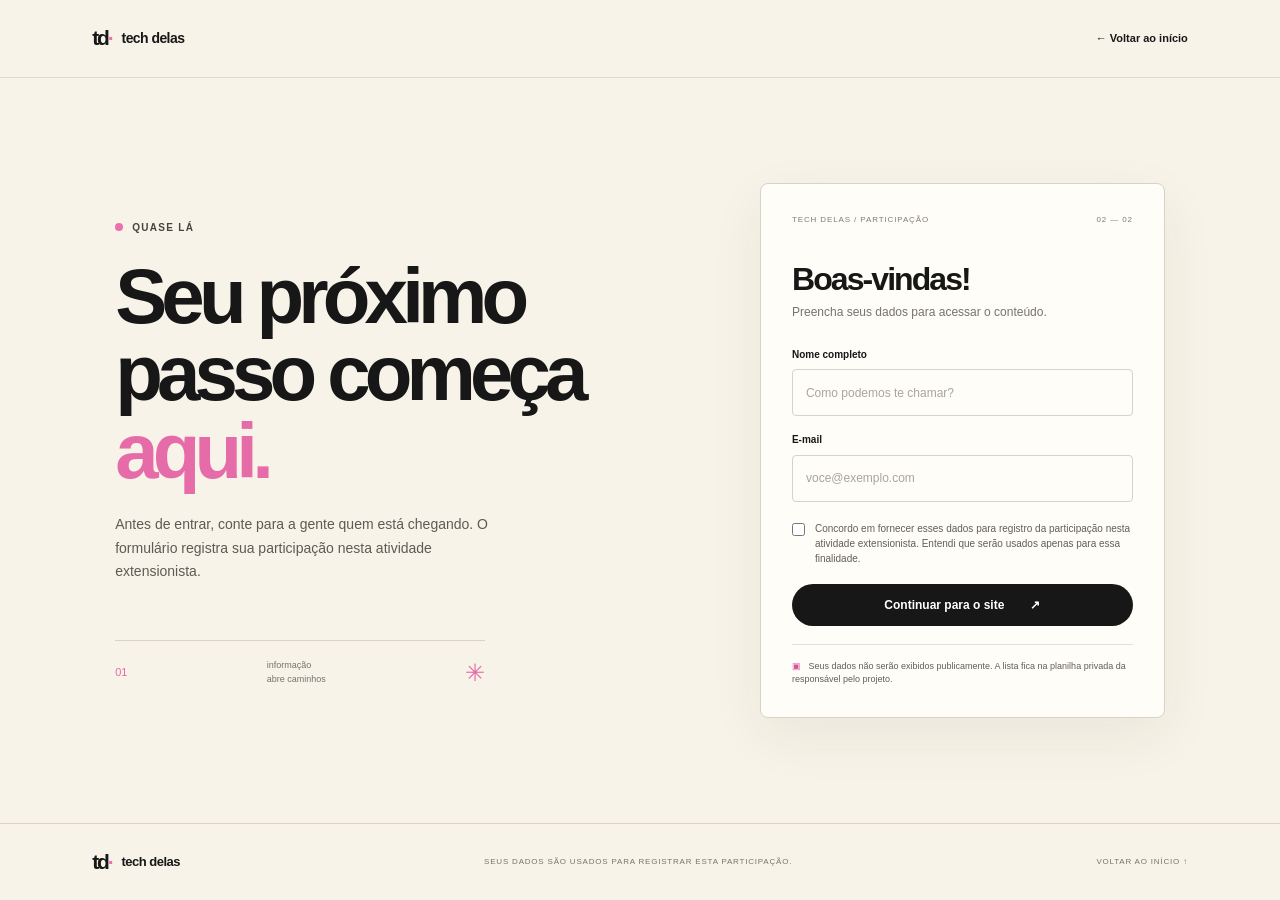
==== cadastro.html @ 7415e80f "Add: Arquivos do projeto inicial HTML, CSS, JavaScript" ====
<!doctype html>
<html lang="pt-BR">
  <head>
    <meta charset="utf-8" /><meta name="viewport" content="width=device-width, initial-scale=1" /><meta name="theme-color" content="#f7f3e8" />
    <meta name="description" content="Registre sua participação e conheça o Tech Delas." /><title>Participar — Tech Delas</title><link rel="stylesheet" href="styles.css" />
  </head>
  <body class="registration-page">
    <header class="topbar"><a class="brand" href="index.html"><span class="brand-mark">td<span>·</span></span><span>tech delas</span></a><a class="back-link" href="index.html">← Voltar ao início</a></header>
    <main class="register-layout"><section class="register-copy"><p class="eyebrow"><span class="eyebrow-dot"></span> QUASE LÁ</p><h1>Seu próximo<br />passo começa<br /><em>aqui.</em></h1><p>Antes de entrar, conte para a gente quem está chegando. O formulário registra sua participação nesta atividade extensionista.</p><div class="register-decoration"><span>01</span><span>informação<br />abre caminhos</span><span>✳</span></div></section>
      <section class="form-card"><div class="form-card-top"><span>TECH DELAS / PARTICIPAÇÃO</span><span>02 — 02</span></div><h2>Boas-vindas!</h2><p class="form-intro">Preencha seus dados para acessar o conteúdo.</p><form id="registration-form" novalidate>
        <label for="name">Nome completo</label><input id="name" name="name" type="text" autocomplete="name" maxlength="100" placeholder="Como podemos te chamar?" required />
        <label for="email">E-mail</label><input id="email" name="email" type="email" autocomplete="email" maxlength="150" placeholder="voce@exemplo.com" required />
        <label class="consent"><input id="consent" type="checkbox" required /><span>Concordo em fornecer esses dados para registro da participação nesta atividade extensionista. Entendi que serão usados apenas para essa finalidade.</span></label>
        <label class="honeypot" aria-hidden="true">Não preencha este campo<input name="website" tabindex="-1" autocomplete="off" /></label>
        <p class="form-error" id="form-error" role="alert"></p><button class="button button-dark submit-button" type="submit">Continuar para o site <span>↗</span></button>
      </form><p class="privacy-note"><span class="lock-icon">▣</span> Seus dados não serão exibidos publicamente. A lista fica na planilha privada da responsável pelo projeto.</p><p class="setup-note" id="setup-note" hidden>O formulário ainda precisa ser conectado à planilha da responsável. Consulte o arquivo LEIA-ME para ativar os envios.</p></section>
    </main><footer class="footer"><a class="brand" href="index.html"><span class="brand-mark">td<span>·</span></span><span>tech delas</span></a><span>SEUS DADOS SÃO USADOS PARA REGISTRAR ESTA PARTICIPAÇÃO.</span><a href="index.html">VOLTAR AO INÍCIO ↑</a></footer>
    <script src="script.js"></script>
  </body>
</html>
---- styles.css ----
:root{--cream:#f7f3e8;--paper:#fffdf7;--ink:#171717;--muted:#66635e;--line:#d9d3c7;--pink:#f287bd;--pink-light:#f8c8df;--lime:#d7f27b;--blue:#bfd8f3;--font:"DM Sans",Arial,sans-serif;--display:Manrope,"DM Sans",Arial,sans-serif}*{box-sizing:border-box}html{scroll-behavior:smooth}body{margin:0;background:var(--cream);color:var(--ink);font-family:var(--font);font-size:15px;line-height:1.55}a{color:inherit;text-decoration:none}.topbar{height:78px;padding:0 7.2%;display:flex;align-items:center;justify-content:space-between;border-bottom:1px solid rgba(23,23,23,.12)}.brand{display:inline-flex;align-items:center;gap:10px;font-size:14px;font-weight:700;letter-spacing:-.04em}.brand-mark{font-family:var(--display);font-weight:800;font-size:21px;letter-spacing:-.1em}.brand-mark span{color:#ec70af}.topbar nav{display:flex;align-items:center;gap:36px;font-size:12px;font-weight:600}.topbar nav a:not(.nav-cta):hover,.text-link:hover,.back-link:hover{color:#d74e96}.nav-cta{border:1px solid var(--ink);border-radius:99px;padding:10px 17px}.nav-cta span{margin-left:8px}.hero{position:relative;min-height:650px;padding:94px 9% 68px;display:grid;grid-template-columns:1fr .92fr;align-items:center;gap:4%;overflow:hidden}.hero-copy{max-width:560px;z-index:2}.eyebrow,.section-label{font-size:10px;letter-spacing:.13em;font-weight:700}.eyebrow{display:flex;align-items:center;gap:9px;color:#47443f}.eyebrow-dot{height:8px;width:8px;border-radius:50%;background:#ec70af}.hero h1,.register-copy h1,.content-page h1{font:700 clamp(52px,7vw,91px)/.99 var(--display);letter-spacing:-.075em;margin:25px 0}.hero h1 em,.intro h2 em,.stats-heading h2 em,.initiatives-head h2 em,.join-content h2 em,.register-copy h1 em,.content-page h1 em{font-style:normal;color:#e56ca9}.hero-lead{max-width:425px;color:#53504b;font-size:16px;line-height:1.7}.hero-actions{display:flex;align-items:center;gap:27px;margin-top:29px}.button{display:inline-flex;align-items:center;justify-content:center;gap:26px;border-radius:99px;padding:14px 20px;font-size:12px;font-weight:700;transition:transform .2s,background .2s}.button:hover{transform:translateY(-2px)}.button-dark{background:var(--ink);color:white}.button-dark:hover{background:#393333}.button-light{background:var(--paper);color:var(--ink)}.text-link{font-size:12px;font-weight:700}.text-link span{margin-left:8px}.hero-note{display:flex;gap:12px;align-items:center;margin-top:55px;font-size:10px;color:#66635e;line-height:1.4}.note-star{font-size:27px;color:#dc69a5}.hero-art{height:455px;position:relative;display:grid;place-items:center}.art-grid{position:absolute;inset:0;background-image:radial-gradient(rgba(23,23,23,.17) .7px,transparent .7px);background-size:18px 18px;mask-image:linear-gradient(90deg,transparent,#000 28%,#000 78%,transparent)}.art-orbit{position:absolute;border:1px solid rgba(23,23,23,.24);border-radius:50%;transform:rotate(-26deg)}.orbit-one{width:430px;height:300px}.orbit-two{width:365px;height:235px;transform:rotate(31deg)}.art-card{position:absolute;border:1px solid #171717;border-radius:8px}.card-back{width:250px;height:320px;right:10%;top:5%;background:var(--lime);transform:rotate(9deg);padding:15px}.mini-tag{font-size:8px;letter-spacing:.15em;font-weight:700}.back-shape{position:absolute;bottom:0;left:0;width:100%;height:65%;background:var(--pink);clip-path:polygon(0 44%,28% 20%,48% 37%,72% 0,100% 28%,100% 100%,0 100%)}.card-front{width:263px;height:347px;left:12%;bottom:5%;background:#151515;color:white;padding:16px;display:flex;flex-direction:column;justify-content:space-between;transform:rotate(-5deg);box-shadow:0 18px 40px #0002}.art-letter{font:800 47px/.92 var(--display);letter-spacing:-.08em}.art-letter span{color:var(--pink)}.art-x{color:var(--lime)}.art-bottom{display:flex;align-items:end;justify-content:space-between;font-size:9px;color:#c7c4bd;line-height:1.4}.arrow-circle{width:35px;height:35px;display:grid;place-items:center;background:var(--pink);color:var(--ink);border-radius:50%;font-size:17px}.art-spark{position:absolute;z-index:2}.spark-one{top:14%;left:10%;font-size:28px;color:#e873ae}.spark-two{bottom:13%;right:10%;font-size:32px;color:#191919}.art-caption{position:absolute;bottom:0;right:1%;font-size:9px;letter-spacing:.04em;color:var(--muted)}.hero-bottom{grid-column:1/-1;display:flex;justify-content:space-between;border-top:1px solid var(--line);padding-top:16px;font-size:8px;letter-spacing:.12em;color:#77736d;margin-top:10px}.section-pad{padding-left:9%;padding-right:9%}.intro{padding-top:91px;padding-bottom:105px;border-top:1px solid var(--line)}.section-label{display:flex;gap:15px;align-items:center;color:#77736d}.section-label span{color:#e56ca9}.intro-grid{display:grid;grid-template-columns:1fr .65fr;gap:10%;align-items:end;margin-top:42px}.intro h2,.stats-heading h2,.initiatives-head h2{font:700 clamp(40px,5.2vw,66px)/1.06 var(--display);letter-spacing:-.07em;margin:0}.intro-text{padding-bottom:6px;color:#55524c;font-size:14px}.intro-text p{margin:0 0 16px}.intro-text .text-link{display:inline-block;margin-top:12px;color:var(--ink)}.stats-section{padding-top:78px;padding-bottom:94px;background:#efebdf}.stats-heading{display:flex;justify-content:space-between;align-items:end;margin-top:34px}.stats-heading p,.initiatives-head p{max-width:320px;color:#615e58;font-size:13px;margin:0 0 6px}.stat-cards{display:grid;grid-template-columns:repeat(3,1fr);gap:15px;margin-top:40px}.stat-card{position:relative;min-height:245px;border:1px solid #242424;border-radius:7px;padding:19px 20px;overflow:hidden}.stat-pink{background:var(--pink-light)}.stat-lime{background:var(--lime)}.stat-blue{background:var(--blue)}.stat-index,.stat-card p{font-size:9px;letter-spacing:.08em}.stat-card strong{position:absolute;right:19px;top:33px;font:700 48px/.9 var(--display);letter-spacing:-.08em}.stat-card h3{font:700 25px/1.05 var(--display);letter-spacing:-.06em;margin:65px 0 9px}.stat-card p{max-width:190px;letter-spacing:0;line-height:1.5;color:#46433e}.stat-icon{position:absolute;right:17px;bottom:14px;font-size:16px}.stats-footnote{font-size:9px;color:#77736d;margin:13px 0 0}.initiatives{padding-top:95px;padding-bottom:105px}.initiatives-head{display:flex;justify-content:space-between;align-items:end;margin:36px 0 44px}.resource-list{border-top:1px solid var(--line)}.resource-row{min-height:79px;display:grid;grid-template-columns:65px 1fr 110px 32px;align-items:center;border-bottom:1px solid var(--line);transition:padding .2s}.resource-row:hover{padding:0 10px;background:#fff9}.resource-no{font-size:10px;color:#e56ca9}.resource-name{font-weight:700;font-size:14px}.resource-name small{display:block;color:#77736d;font-size:10px;font-weight:400}.resource-type{font-size:8px;letter-spacing:.13em;color:#77736d}.resource-arrow{justify-self:end;font-size:16px}.join-section{position:relative;min-height:435px;padding-top:70px;padding-bottom:75px;background:#171717;color:white;overflow:hidden;display:grid;place-items:center;text-align:center}.join-content{max-width:540px;position:relative;z-index:1}.join-content .eyebrow{justify-content:center;color:#c8c3bb}.join-content h2{font:700 clamp(42px,5vw,63px)/1.03 var(--display);letter-spacing:-.07em;margin:18px 0}.join-content>p:not(.eyebrow){font-size:13px;color:#c8c3bb;max-width:390px;margin:0 auto 22px}.join-small{display:block;font-size:9px;color:#9d9890;margin-top:11px}.join-shape{position:absolute;font-size:92px;color:#e56ca9;opacity:.9}.shape-a{left:13%;top:20%}.shape-b{right:14%;bottom:17%;color:var(--lime)}.footer{min-height:77px;padding:18px 7.2%;display:flex;align-items:center;justify-content:space-between;border-top:1px solid var(--line);font-size:8px;letter-spacing:.1em;color:#77736d}.footer .brand{color:var(--ink);font-size:13px;letter-spacing:-.04em}.registration-page{min-height:100vh}.back-link{font-size:11px;font-weight:600}.register-layout{min-height:calc(100vh - 155px);padding:60px 9%;display:grid;grid-template-columns:1fr .75fr;gap:10%;align-items:center}.register-copy h1{font-size:clamp(54px,6.5vw,78px);margin:23px 0}.register-copy>p:not(.eyebrow){max-width:380px;color:#5e5a54;font-size:14px;line-height:1.7}.register-decoration{max-width:370px;border-top:1px solid var(--line);display:flex;align-items:center;justify-content:space-between;margin-top:56px;padding-top:13px;color:#77736d;font-size:9px}.register-decoration span:first-child{color:#e56ca9;font-size:11px}.register-decoration span:last-child{font-size:24px;color:#e56ca9}.form-card{background:var(--paper);border:1px solid var(--line);border-radius:8px;padding:30px 31px;box-shadow:0 18px 55px #3b2c1810}.form-card-top{display:flex;justify-content:space-between;font-size:8px;letter-spacing:.11em;color:#827d75}.form-card h2{font:700 32px/1.1 var(--display);letter-spacing:-.06em;margin:35px 0 6px}.form-intro{margin:0 0 25px;color:#77736d;font-size:12px}.form-card form>label:not(.consent):not(.honeypot){display:block;font-size:10px;font-weight:700;margin:16px 0 7px}.form-card input[type=text],.form-card input[type=email]{width:100%;height:47px;border:1px solid #d8d2c8;border-radius:4px;padding:0 13px;background:transparent;font:12px var(--font);outline:none}.form-card input:focus{border-color:#dc66a4;box-shadow:0 0 0 3px #dc66a41c}.form-card input::placeholder{color:#aaa49b}.consent{display:flex;gap:10px;align-items:flex-start;margin:19px 0 13px;font-size:10px;line-height:1.5;color:#625e57}.consent input{margin:2px 0 0;accent-color:#d85296;flex:0 0 auto}.submit-button{width:100%;border:0;cursor:pointer;margin-top:5px}.submit-button:disabled{opacity:.65;cursor:wait}.privacy-note{border-top:1px solid #e5dfd4;padding-top:15px;margin:18px 0 0;font-size:9px;color:#625e57;line-height:1.5}.lock-icon{color:#d85296;margin-right:5px}.setup-note{font-size:9px;color:#9a5d22;line-height:1.5;margin:12px 0 0}.form-error{display:none;color:#b5265e;font-size:10px;margin:8px 0}.form-error.show{display:block}.honeypot{position:absolute;left:-10000px;width:1px;height:1px;overflow:hidden}.content-page{min-height:calc(100vh - 155px);padding:80px 9% 100px}.content-page h1{margin:24px 0;font-size:clamp(56px,7vw,84px)}.content-page>p:not(.eyebrow){max-width:570px;color:#5e5a54;font-size:15px;line-height:1.7}.content-tiles{display:grid;grid-template-columns:repeat(3,1fr);gap:14px;margin-top:48px}.content-tiles a{min-height:175px;padding:18px;border:1px solid var(--ink);border-radius:6px;display:flex;flex-direction:column;justify-content:space-between;background:var(--pink-light);transition:transform .2s}.content-tiles a:nth-child(2){background:var(--lime)}.content-tiles a:nth-child(3){background:var(--blue)}.content-tiles a:hover{transform:translateY(-4px)}.content-tiles span{font-size:8px;letter-spacing:.1em}.content-tiles strong{font:700 22px/1.15 var(--display);letter-spacing:-.05em}.content-resources{margin-top:57px;border-top:1px solid var(--line);padding-top:25px}.content-resources h2{font:700 23px var(--display);letter-spacing:-.04em}.content-resources a{display:block;padding:13px 0;border-bottom:1px solid var(--line);font-size:12px}.content-resources a:hover{color:#d74e96}@media(max-width:800px){.topbar{height:66px;padding:0 5%}.topbar nav{gap:16px}.topbar nav a:first-child,.topbar nav a:nth-child(2){display:none}.hero{padding:65px 7% 35px;grid-template-columns:1fr;gap:20px}.hero h1{font-size:clamp(55px,13vw,83px)}.hero-art{height:370px}.card-front{left:20%;width:230px;height:300px}.card-back{right:15%;width:220px;height:270px}.art-letter{font-size:42px}.hero-bottom{margin-top:10px}.section-pad{padding-left:7%;padding-right:7%}.intro-grid,.register-layout{grid-template-columns:1fr;gap:30px}.intro-grid{margin-top:30px}.intro-text{max-width:540px}.stats-heading,.initiatives-head{display:block}.stats-heading p,.initiatives-head p{margin-top:20px}.stat-cards{grid-template-columns:1fr}.stat-card{min-height:205px}.stat-card h3{margin-top:55px}.resource-row{grid-template-columns:37px 1fr 70px 22px}.resource-type{font-size:7px}.register-layout{padding:47px 7%;min-height:auto}.register-decoration{margin-top:30px}.form-card{padding:24px}.footer{padding:17px 5%;gap:12px;flex-wrap:wrap}.footer>span{display:none}.content-page{padding:55px 7% 75px}.content-tiles{grid-template-columns:1fr}.content-tiles a{min-height:135px}.join-shape{font-size:55px}.shape-a{left:5%}.shape-b{right:6%}}@media(max-width:430px){.topbar nav{gap:0}.hero{padding-top:53px}.hero-lead{font-size:14px}.hero-actions{gap:15px}.button{padding:13px 16px}.hero-art{height:330px}.card-front{left:13%;width:215px;height:282px}.card-back{right:8%;width:205px;height:255px}.art-letter{font-size:38px}.hero-bottom{font-size:7px}.intro h2,.stats-heading h2,.initiatives-head h2{font-size:42px}.resource-row{min-height:74px;grid-template-columns:29px 1fr 55px 16px}.resource-name{font-size:12px}.resource-name small{font-size:9px}.resource-type{font-size:6px;letter-spacing:.08em}.footer .brand{font-size:12px}.footer>a:last-child{font-size:7px}}
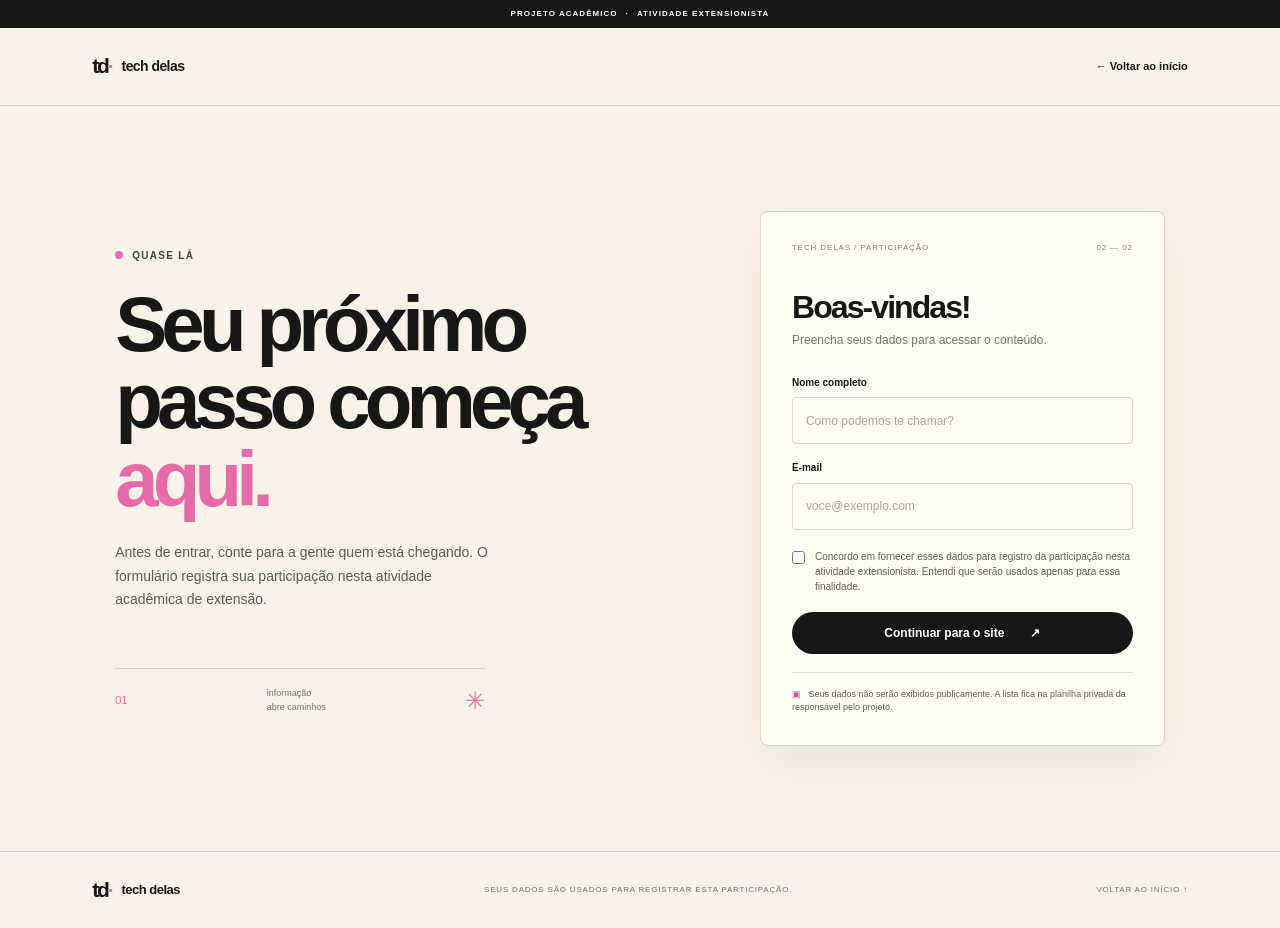
==== commit 574a0dc3: "Add academic content and resources to the registration and content pages" ====
--- a/cadastro.html
+++ b/cadastro.html
@@ -1,20 +1,60 @@
 <!doctype html>
 <html lang="pt-BR">
-  <head>
-    <meta charset="utf-8" /><meta name="viewport" content="width=device-width, initial-scale=1" /><meta name="theme-color" content="#f7f3e8" />
-    <meta name="description" content="Registre sua participação e conheça o Tech Delas." /><title>Participar — Tech Delas</title><link rel="stylesheet" href="styles.css" />
-  </head>
-  <body class="registration-page">
-    <header class="topbar"><a class="brand" href="index.html"><span class="brand-mark">td<span>·</span></span><span>tech delas</span></a><a class="back-link" href="index.html">← Voltar ao início</a></header>
-    <main class="register-layout"><section class="register-copy"><p class="eyebrow"><span class="eyebrow-dot"></span> QUASE LÁ</p><h1>Seu próximo<br />passo começa<br /><em>aqui.</em></h1><p>Antes de entrar, conte para a gente quem está chegando. O formulário registra sua participação nesta atividade extensionista.</p><div class="register-decoration"><span>01</span><span>informação<br />abre caminhos</span><span>✳</span></div></section>
-      <section class="form-card"><div class="form-card-top"><span>TECH DELAS / PARTICIPAÇÃO</span><span>02 — 02</span></div><h2>Boas-vindas!</h2><p class="form-intro">Preencha seus dados para acessar o conteúdo.</p><form id="registration-form" novalidate>
-        <label for="name">Nome completo</label><input id="name" name="name" type="text" autocomplete="name" maxlength="100" placeholder="Como podemos te chamar?" required />
-        <label for="email">E-mail</label><input id="email" name="email" type="email" autocomplete="email" maxlength="150" placeholder="voce@exemplo.com" required />
-        <label class="consent"><input id="consent" type="checkbox" required /><span>Concordo em fornecer esses dados para registro da participação nesta atividade extensionista. Entendi que serão usados apenas para essa finalidade.</span></label>
-        <label class="honeypot" aria-hidden="true">Não preencha este campo<input name="website" tabindex="-1" autocomplete="off" /></label>
-        <p class="form-error" id="form-error" role="alert"></p><button class="button button-dark submit-button" type="submit">Continuar para o site <span>↗</span></button>
-      </form><p class="privacy-note"><span class="lock-icon">▣</span> Seus dados não serão exibidos publicamente. A lista fica na planilha privada da responsável pelo projeto.</p><p class="setup-note" id="setup-note" hidden>O formulário ainda precisa ser conectado à planilha da responsável. Consulte o arquivo LEIA-ME para ativar os envios.</p></section>
-    </main><footer class="footer"><a class="brand" href="index.html"><span class="brand-mark">td<span>·</span></span><span>tech delas</span></a><span>SEUS DADOS SÃO USADOS PARA REGISTRAR ESTA PARTICIPAÇÃO.</span><a href="index.html">VOLTAR AO INÍCIO ↑</a></footer>
-    <script src="script.js"></script>
-  </body>
-</html>
+
+<head>
+  <meta charset="utf-8" />
+  <meta name="viewport" content="width=device-width, initial-scale=1" />
+  <meta name="theme-color" content="#f7f3e8" />
+  <meta name="description" content="Registre sua participação e conheça o Tech Delas." />
+  <title>Participar — Tech Delas</title>
+  <link rel="stylesheet" href="styles.css" />
+</head>
+
+<body class="registration-page">
+
+  <div class="academic-banner"><span>Projeto acadêmico</span><span aria-hidden="true">·</span><span>Atividade extensionista</span></div>
+
+  <header class="topbar"><a class="brand" href="index.html"><span class="brand-mark">td<span>·</span></span><span>tech
+        delas</span></a><a class="back-link" href="index.html">← Voltar ao início</a></header>
+  <main class="register-layout">
+    <section class="register-copy">
+      <p class="eyebrow"><span class="eyebrow-dot"></span> QUASE LÁ</p>
+      <h1>Seu próximo<br />passo começa<br /><em>aqui.</em></h1>
+      <p>Antes de entrar, conte para a gente quem está chegando. O formulário registra sua participação nesta atividade acadêmica de extensão.</p>
+      <div class="register-decoration"><span>01</span><span>informação<br />abre caminhos</span><span>✳</span></div>
+    </section>
+    <section class="form-card">
+      <div class="form-card-top"><span>TECH DELAS / PARTICIPAÇÃO</span><span>02 — 02</span></div>
+      <h2>Boas-vindas!</h2>
+      <p class="form-intro">Preencha seus dados para acessar o conteúdo.</p>
+      <form id="registration-form" novalidate>
+        <label for="name">Nome completo</label><input id="name" name="name" type="text" autocomplete="name"
+          maxlength="100" placeholder="Como podemos te chamar?" required />
+        <label for="email">E-mail</label><input id="email" name="email" type="email" autocomplete="email"
+          maxlength="150" placeholder="voce@exemplo.com" required />
+        <label class="consent"><input id="consent" type="checkbox" required /><span>Concordo em fornecer esses dados
+            para registro da participação nesta atividade extensionista. Entendi que serão usados apenas para essa
+            finalidade.</span></label>
+        <label class="honeypot" aria-hidden="true">Não preencha este campo<input name="website" tabindex="-1"
+            autocomplete="off" /></label>
+        <p class="form-error" id="form-error" role="alert"></p><button class="button button-dark submit-button"
+          type="submit">Continuar para o site <span>↗</span></button>
+      </form>
+      <p class="privacy-note"><span class="lock-icon">▣</span> Seus dados não serão exibidos publicamente. A lista fica
+        na planilha privada da responsável pelo projeto.</p>
+      <p class="setup-note" id="setup-note" hidden>O formulário ainda precisa ser conectado à planilha da responsável.
+        Consulte o arquivo LEIA-ME para ativar os envios.</p>
+    </section>
+  </main>
+
+  <footer class="footer">
+    <a class="brand" href="index.html">
+      <span class="brand-mark">td<span>·</span></span><span>tech delas</span></a><span>SEUS DADOS SÃO USADOS PARA
+      REGISTRAR ESTA PARTICIPAÇÃO.</span>
+    <a href="index.html">VOLTAR AO INÍCIO ↑</a>
+  </footer>
+
+  <script src="script.js"></script>
+</body>
+
+</html>
--- a/styles.css
+++ b/styles.css
@@ -1 +1,1406 @@
-:root{--cream:#f7f3e8;--paper:#fffdf7;--ink:#171717;--muted:#66635e;--line:#d9d3c7;--pink:#f287bd;--pink-light:#f8c8df;--lime:#d7f27b;--blue:#bfd8f3;--font:"DM Sans",Arial,sans-serif;--display:Manrope,"DM Sans",Arial,sans-serif}*{box-sizing:border-box}html{scroll-behavior:smooth}body{margin:0;background:var(--cream);color:var(--ink);font-family:var(--font);font-size:15px;line-height:1.55}a{color:inherit;text-decoration:none}.topbar{height:78px;padding:0 7.2%;display:flex;align-items:center;justify-content:space-between;border-bottom:1px solid rgba(23,23,23,.12)}.brand{display:inline-flex;align-items:center;gap:10px;font-size:14px;font-weight:700;letter-spacing:-.04em}.brand-mark{font-family:var(--display);font-weight:800;font-size:21px;letter-spacing:-.1em}.brand-mark span{color:#ec70af}.topbar nav{display:flex;align-items:center;gap:36px;font-size:12px;font-weight:600}.topbar nav a:not(.nav-cta):hover,.text-link:hover,.back-link:hover{color:#d74e96}.nav-cta{border:1px solid var(--ink);border-radius:99px;padding:10px 17px}.nav-cta span{margin-left:8px}.hero{position:relative;min-height:650px;padding:94px 9% 68px;display:grid;grid-template-columns:1fr .92fr;align-items:center;gap:4%;overflow:hidden}.hero-copy{max-width:560px;z-index:2}.eyebrow,.section-label{font-size:10px;letter-spacing:.13em;font-weight:700}.eyebrow{display:flex;align-items:center;gap:9px;color:#47443f}.eyebrow-dot{height:8px;width:8px;border-radius:50%;background:#ec70af}.hero h1,.register-copy h1,.content-page h1{font:700 clamp(52px,7vw,91px)/.99 var(--display);letter-spacing:-.075em;margin:25px 0}.hero h1 em,.intro h2 em,.stats-heading h2 em,.initiatives-head h2 em,.join-content h2 em,.register-copy h1 em,.content-page h1 em{font-style:normal;color:#e56ca9}.hero-lead{max-width:425px;color:#53504b;font-size:16px;line-height:1.7}.hero-actions{display:flex;align-items:center;gap:27px;margin-top:29px}.button{display:inline-flex;align-items:center;justify-content:center;gap:26px;border-radius:99px;padding:14px 20px;font-size:12px;font-weight:700;transition:transform .2s,background .2s}.button:hover{transform:translateY(-2px)}.button-dark{background:var(--ink);color:white}.button-dark:hover{background:#393333}.button-light{background:var(--paper);color:var(--ink)}.text-link{font-size:12px;font-weight:700}.text-link span{margin-left:8px}.hero-note{display:flex;gap:12px;align-items:center;margin-top:55px;font-size:10px;color:#66635e;line-height:1.4}.note-star{font-size:27px;color:#dc69a5}.hero-art{height:455px;position:relative;display:grid;place-items:center}.art-grid{position:absolute;inset:0;background-image:radial-gradient(rgba(23,23,23,.17) .7px,transparent .7px);background-size:18px 18px;mask-image:linear-gradient(90deg,transparent,#000 28%,#000 78%,transparent)}.art-orbit{position:absolute;border:1px solid rgba(23,23,23,.24);border-radius:50%;transform:rotate(-26deg)}.orbit-one{width:430px;height:300px}.orbit-two{width:365px;height:235px;transform:rotate(31deg)}.art-card{position:absolute;border:1px solid #171717;border-radius:8px}.card-back{width:250px;height:320px;right:10%;top:5%;background:var(--lime);transform:rotate(9deg);padding:15px}.mini-tag{font-size:8px;letter-spacing:.15em;font-weight:700}.back-shape{position:absolute;bottom:0;left:0;width:100%;height:65%;background:var(--pink);clip-path:polygon(0 44%,28% 20%,48% 37%,72% 0,100% 28%,100% 100%,0 100%)}.card-front{width:263px;height:347px;left:12%;bottom:5%;background:#151515;color:white;padding:16px;display:flex;flex-direction:column;justify-content:space-between;transform:rotate(-5deg);box-shadow:0 18px 40px #0002}.art-letter{font:800 47px/.92 var(--display);letter-spacing:-.08em}.art-letter span{color:var(--pink)}.art-x{color:var(--lime)}.art-bottom{display:flex;align-items:end;justify-content:space-between;font-size:9px;color:#c7c4bd;line-height:1.4}.arrow-circle{width:35px;height:35px;display:grid;place-items:center;background:var(--pink);color:var(--ink);border-radius:50%;font-size:17px}.art-spark{position:absolute;z-index:2}.spark-one{top:14%;left:10%;font-size:28px;color:#e873ae}.spark-two{bottom:13%;right:10%;font-size:32px;color:#191919}.art-caption{position:absolute;bottom:0;right:1%;font-size:9px;letter-spacing:.04em;color:var(--muted)}.hero-bottom{grid-column:1/-1;display:flex;justify-content:space-between;border-top:1px solid var(--line);padding-top:16px;font-size:8px;letter-spacing:.12em;color:#77736d;margin-top:10px}.section-pad{padding-left:9%;padding-right:9%}.intro{padding-top:91px;padding-bottom:105px;border-top:1px solid var(--line)}.section-label{display:flex;gap:15px;align-items:center;color:#77736d}.section-label span{color:#e56ca9}.intro-grid{display:grid;grid-template-columns:1fr .65fr;gap:10%;align-items:end;margin-top:42px}.intro h2,.stats-heading h2,.initiatives-head h2{font:700 clamp(40px,5.2vw,66px)/1.06 var(--display);letter-spacing:-.07em;margin:0}.intro-text{padding-bottom:6px;color:#55524c;font-size:14px}.intro-text p{margin:0 0 16px}.intro-text .text-link{display:inline-block;margin-top:12px;color:var(--ink)}.stats-section{padding-top:78px;padding-bottom:94px;background:#efebdf}.stats-heading{display:flex;justify-content:space-between;align-items:end;margin-top:34px}.stats-heading p,.initiatives-head p{max-width:320px;color:#615e58;font-size:13px;margin:0 0 6px}.stat-cards{display:grid;grid-template-columns:repeat(3,1fr);gap:15px;margin-top:40px}.stat-card{position:relative;min-height:245px;border:1px solid #242424;border-radius:7px;padding:19px 20px;overflow:hidden}.stat-pink{background:var(--pink-light)}.stat-lime{background:var(--lime)}.stat-blue{background:var(--blue)}.stat-index,.stat-card p{font-size:9px;letter-spacing:.08em}.stat-card strong{position:absolute;right:19px;top:33px;font:700 48px/.9 var(--display);letter-spacing:-.08em}.stat-card h3{font:700 25px/1.05 var(--display);letter-spacing:-.06em;margin:65px 0 9px}.stat-card p{max-width:190px;letter-spacing:0;line-height:1.5;color:#46433e}.stat-icon{position:absolute;right:17px;bottom:14px;font-size:16px}.stats-footnote{font-size:9px;color:#77736d;margin:13px 0 0}.initiatives{padding-top:95px;padding-bottom:105px}.initiatives-head{display:flex;justify-content:space-between;align-items:end;margin:36px 0 44px}.resource-list{border-top:1px solid var(--line)}.resource-row{min-height:79px;display:grid;grid-template-columns:65px 1fr 110px 32px;align-items:center;border-bottom:1px solid var(--line);transition:padding .2s}.resource-row:hover{padding:0 10px;background:#fff9}.resource-no{font-size:10px;color:#e56ca9}.resource-name{font-weight:700;font-size:14px}.resource-name small{display:block;color:#77736d;font-size:10px;font-weight:400}.resource-type{font-size:8px;letter-spacing:.13em;color:#77736d}.resource-arrow{justify-self:end;font-size:16px}.join-section{position:relative;min-height:435px;padding-top:70px;padding-bottom:75px;background:#171717;color:white;overflow:hidden;display:grid;place-items:center;text-align:center}.join-content{max-width:540px;position:relative;z-index:1}.join-content .eyebrow{justify-content:center;color:#c8c3bb}.join-content h2{font:700 clamp(42px,5vw,63px)/1.03 var(--display);letter-spacing:-.07em;margin:18px 0}.join-content>p:not(.eyebrow){font-size:13px;color:#c8c3bb;max-width:390px;margin:0 auto 22px}.join-small{display:block;font-size:9px;color:#9d9890;margin-top:11px}.join-shape{position:absolute;font-size:92px;color:#e56ca9;opacity:.9}.shape-a{left:13%;top:20%}.shape-b{right:14%;bottom:17%;color:var(--lime)}.footer{min-height:77px;padding:18px 7.2%;display:flex;align-items:center;justify-content:space-between;border-top:1px solid var(--line);font-size:8px;letter-spacing:.1em;color:#77736d}.footer .brand{color:var(--ink);font-size:13px;letter-spacing:-.04em}.registration-page{min-height:100vh}.back-link{font-size:11px;font-weight:600}.register-layout{min-height:calc(100vh - 155px);padding:60px 9%;display:grid;grid-template-columns:1fr .75fr;gap:10%;align-items:center}.register-copy h1{font-size:clamp(54px,6.5vw,78px);margin:23px 0}.register-copy>p:not(.eyebrow){max-width:380px;color:#5e5a54;font-size:14px;line-height:1.7}.register-decoration{max-width:370px;border-top:1px solid var(--line);display:flex;align-items:center;justify-content:space-between;margin-top:56px;padding-top:13px;color:#77736d;font-size:9px}.register-decoration span:first-child{color:#e56ca9;font-size:11px}.register-decoration span:last-child{font-size:24px;color:#e56ca9}.form-card{background:var(--paper);border:1px solid var(--line);border-radius:8px;padding:30px 31px;box-shadow:0 18px 55px #3b2c1810}.form-card-top{display:flex;justify-content:space-between;font-size:8px;letter-spacing:.11em;color:#827d75}.form-card h2{font:700 32px/1.1 var(--display);letter-spacing:-.06em;margin:35px 0 6px}.form-intro{margin:0 0 25px;color:#77736d;font-size:12px}.form-card form>label:not(.consent):not(.honeypot){display:block;font-size:10px;font-weight:700;margin:16px 0 7px}.form-card input[type=text],.form-card input[type=email]{width:100%;height:47px;border:1px solid #d8d2c8;border-radius:4px;padding:0 13px;background:transparent;font:12px var(--font);outline:none}.form-card input:focus{border-color:#dc66a4;box-shadow:0 0 0 3px #dc66a41c}.form-card input::placeholder{color:#aaa49b}.consent{display:flex;gap:10px;align-items:flex-start;margin:19px 0 13px;font-size:10px;line-height:1.5;color:#625e57}.consent input{margin:2px 0 0;accent-color:#d85296;flex:0 0 auto}.submit-button{width:100%;border:0;cursor:pointer;margin-top:5px}.submit-button:disabled{opacity:.65;cursor:wait}.privacy-note{border-top:1px solid #e5dfd4;padding-top:15px;margin:18px 0 0;font-size:9px;color:#625e57;line-height:1.5}.lock-icon{color:#d85296;margin-right:5px}.setup-note{font-size:9px;color:#9a5d22;line-height:1.5;margin:12px 0 0}.form-error{display:none;color:#b5265e;font-size:10px;margin:8px 0}.form-error.show{display:block}.honeypot{position:absolute;left:-10000px;width:1px;height:1px;overflow:hidden}.content-page{min-height:calc(100vh - 155px);padding:80px 9% 100px}.content-page h1{margin:24px 0;font-size:clamp(56px,7vw,84px)}.content-page>p:not(.eyebrow){max-width:570px;color:#5e5a54;font-size:15px;line-height:1.7}.content-tiles{display:grid;grid-template-columns:repeat(3,1fr);gap:14px;margin-top:48px}.content-tiles a{min-height:175px;padding:18px;border:1px solid var(--ink);border-radius:6px;display:flex;flex-direction:column;justify-content:space-between;background:var(--pink-light);transition:transform .2s}.content-tiles a:nth-child(2){background:var(--lime)}.content-tiles a:nth-child(3){background:var(--blue)}.content-tiles a:hover{transform:translateY(-4px)}.content-tiles span{font-size:8px;letter-spacing:.1em}.content-tiles strong{font:700 22px/1.15 var(--display);letter-spacing:-.05em}.content-resources{margin-top:57px;border-top:1px solid var(--line);padding-top:25px}.content-resources h2{font:700 23px var(--display);letter-spacing:-.04em}.content-resources a{display:block;padding:13px 0;border-bottom:1px solid var(--line);font-size:12px}.content-resources a:hover{color:#d74e96}@media(max-width:800px){.topbar{height:66px;padding:0 5%}.topbar nav{gap:16px}.topbar nav a:first-child,.topbar nav a:nth-child(2){display:none}.hero{padding:65px 7% 35px;grid-template-columns:1fr;gap:20px}.hero h1{font-size:clamp(55px,13vw,83px)}.hero-art{height:370px}.card-front{left:20%;width:230px;height:300px}.card-back{right:15%;width:220px;height:270px}.art-letter{font-size:42px}.hero-bottom{margin-top:10px}.section-pad{padding-left:7%;padding-right:7%}.intro-grid,.register-layout{grid-template-columns:1fr;gap:30px}.intro-grid{margin-top:30px}.intro-text{max-width:540px}.stats-heading,.initiatives-head{display:block}.stats-heading p,.initiatives-head p{margin-top:20px}.stat-cards{grid-template-columns:1fr}.stat-card{min-height:205px}.stat-card h3{margin-top:55px}.resource-row{grid-template-columns:37px 1fr 70px 22px}.resource-type{font-size:7px}.register-layout{padding:47px 7%;min-height:auto}.register-decoration{margin-top:30px}.form-card{padding:24px}.footer{padding:17px 5%;gap:12px;flex-wrap:wrap}.footer>span{display:none}.content-page{padding:55px 7% 75px}.content-tiles{grid-template-columns:1fr}.content-tiles a{min-height:135px}.join-shape{font-size:55px}.shape-a{left:5%}.shape-b{right:6%}}@media(max-width:430px){.topbar nav{gap:0}.hero{padding-top:53px}.hero-lead{font-size:14px}.hero-actions{gap:15px}.button{padding:13px 16px}.hero-art{height:330px}.card-front{left:13%;width:215px;height:282px}.card-back{right:8%;width:205px;height:255px}.art-letter{font-size:38px}.hero-bottom{font-size:7px}.intro h2,.stats-heading h2,.initiatives-head h2{font-size:42px}.resource-row{min-height:74px;grid-template-columns:29px 1fr 55px 16px}.resource-name{font-size:12px}.resource-name small{font-size:9px}.resource-type{font-size:6px;letter-spacing:.08em}.footer .brand{font-size:12px}.footer>a:last-child{font-size:7px}}
+:root {
+    --cream: #f7f3e8;
+    --paper: #fffdf7;
+    --ink: #171717;
+    --muted: #66635e;
+    --line: #d9d3c7;
+    --pink: #f287bd;
+    --pink-light: #f8c8df;
+    --lime: #d7f27b;
+    --blue: #bfd8f3;
+    --font: "DM Sans", Arial, sans-serif;
+    --display: Manrope, "DM Sans", Arial, sans-serif
+}
+
+* {
+    box-sizing: border-box
+}
+
+html {
+    scroll-behavior: smooth
+}
+
+body {
+    margin: 0;
+    background: var(--cream);
+    color: var(--ink);
+    font-family: var(--font);
+    font-size: 15px;
+    line-height: 1.55
+}
+
+a {
+    color: inherit;
+    text-decoration: none
+}
+
+.topbar {
+    height: 78px;
+    padding: 0 7.2%;
+    display: flex;
+    align-items: center;
+    justify-content: space-between;
+    border-bottom: 1px solid rgba(23, 23, 23, .12)
+}
+
+.brand {
+    display: inline-flex;
+    align-items: center;
+    gap: 10px;
+    font-size: 14px;
+    font-weight: 700;
+    letter-spacing: -.04em
+}
+
+.brand-mark {
+    font-family: var(--display);
+    font-weight: 800;
+    font-size: 21px;
+    letter-spacing: -.1em
+}
+
+.brand-mark span {
+    color: #ec70af
+}
+
+.topbar nav {
+    display: flex;
+    align-items: center;
+    gap: 36px;
+    font-size: 12px;
+    font-weight: 600
+}
+
+.topbar nav a:not(.nav-cta):hover,
+.text-link:hover,
+.back-link:hover {
+    color: #d74e96
+}
+
+.nav-cta {
+    border: 1px solid var(--ink);
+    border-radius: 99px;
+    padding: 10px 17px
+}
+
+.nav-cta span {
+    margin-left: 8px
+}
+
+.hero {
+    position: relative;
+    min-height: 650px;
+    padding: 94px 9% 68px;
+    display: grid;
+    grid-template-columns: 1fr .92fr;
+    align-items: center;
+    gap: 4%;
+    overflow: hidden
+}
+
+.hero-copy {
+    max-width: 560px;
+    z-index: 2
+}
+
+.eyebrow,
+.section-label {
+    font-size: 10px;
+    letter-spacing: .13em;
+    font-weight: 700
+}
+
+.eyebrow {
+    display: flex;
+    align-items: center;
+    gap: 9px;
+    color: #47443f
+}
+
+.eyebrow-dot {
+    height: 8px;
+    width: 8px;
+    border-radius: 50%;
+    background: #ec70af
+}
+
+.hero h1,
+.register-copy h1,
+.content-page h1 {
+    font: 700 clamp(52px, 7vw, 91px)/.99 var(--display);
+    letter-spacing: -.075em;
+    margin: 25px 0
+}
+
+.hero h1 em,
+.intro h2 em,
+.stats-heading h2 em,
+.initiatives-head h2 em,
+.join-content h2 em,
+.register-copy h1 em,
+.content-page h1 em {
+    font-style: normal;
+    color: #e56ca9
+}
+
+.hero-lead {
+    max-width: 425px;
+    color: #53504b;
+    font-size: 16px;
+    line-height: 1.7
+}
+
+.hero-actions {
+    display: flex;
+    align-items: center;
+    gap: 27px;
+    margin-top: 29px
+}
+
+.button {
+    display: inline-flex;
+    align-items: center;
+    justify-content: center;
+    gap: 26px;
+    border-radius: 99px;
+    padding: 14px 20px;
+    font-size: 12px;
+    font-weight: 700;
+    transition: transform .2s, background .2s
+}
+
+.button:hover {
+    transform: translateY(-2px)
+}
+
+.button-dark {
+    background: var(--ink);
+    color: white
+}
+
+.button-dark:hover {
+    background: #393333
+}
+
+.button-light {
+    background: var(--paper);
+    color: var(--ink)
+}
+
+.text-link {
+    font-size: 12px;
+    font-weight: 700
+}
+
+.text-link span {
+    margin-left: 8px
+}
+
+.hero-note {
+    display: flex;
+    gap: 12px;
+    align-items: center;
+    margin-top: 55px;
+    font-size: 10px;
+    color: #66635e;
+    line-height: 1.4
+}
+
+.note-star {
+    font-size: 27px;
+    color: #dc69a5
+}
+
+.hero-art {
+    height: 455px;
+    position: relative;
+    display: grid;
+    place-items: center
+}
+
+.art-grid {
+    position: absolute;
+    inset: 0;
+    background-image: radial-gradient(rgba(23, 23, 23, .17) .7px, transparent .7px);
+    background-size: 18px 18px;
+    mask-image: linear-gradient(90deg, transparent, #000 28%, #000 78%, transparent)
+}
+
+.art-orbit {
+    position: absolute;
+    border: 1px solid rgba(23, 23, 23, .24);
+    border-radius: 50%;
+    transform: rotate(-26deg)
+}
+
+.orbit-one {
+    width: 430px;
+    height: 300px
+}
+
+.orbit-two {
+    width: 365px;
+    height: 235px;
+    transform: rotate(31deg)
+}
+
+.art-card {
+    position: absolute;
+    border: 1px solid #171717;
+    border-radius: 8px
+}
+
+.card-back {
+    width: 250px;
+    height: 320px;
+    right: 10%;
+    top: 5%;
+    background: var(--lime);
+    transform: rotate(9deg);
+    padding: 15px
+}
+
+.mini-tag {
+    font-size: 8px;
+    letter-spacing: .15em;
+    font-weight: 700
+}
+
+.back-shape {
+    position: absolute;
+    bottom: 0;
+    left: 0;
+    width: 100%;
+    height: 65%;
+    background: var(--pink);
+    clip-path: polygon(0 44%, 28% 20%, 48% 37%, 72% 0, 100% 28%, 100% 100%, 0 100%)
+}
+
+.card-front {
+    width: 263px;
+    height: 347px;
+    left: 12%;
+    bottom: 5%;
+    background: #151515;
+    color: white;
+    padding: 16px;
+    display: flex;
+    flex-direction: column;
+    justify-content: space-between;
+    transform: rotate(-5deg);
+    box-shadow: 0 18px 40px #0002
+}
+
+.art-letter {
+    font: 800 47px/.92 var(--display);
+    letter-spacing: -.08em
+}
+
+.art-letter span {
+    color: var(--pink)
+}
+
+.art-x {
+    color: var(--lime)
+}
+
+.art-bottom {
+    display: flex;
+    align-items: end;
+    justify-content: space-between;
+    font-size: 9px;
+    color: #c7c4bd;
+    line-height: 1.4
+}
+
+.arrow-circle {
+    width: 35px;
+    height: 35px;
+    display: grid;
+    place-items: center;
+    background: var(--pink);
+    color: var(--ink);
+    border-radius: 50%;
+    font-size: 17px
+}
+
+.art-spark {
+    position: absolute;
+    z-index: 2
+}
+
+.spark-one {
+    top: 14%;
+    left: 10%;
+    font-size: 28px;
+    color: #e873ae
+}
+
+.spark-two {
+    bottom: 13%;
+    right: 10%;
+    font-size: 32px;
+    color: #191919
+}
+
+.art-caption {
+    position: absolute;
+    bottom: 0;
+    right: 1%;
+    font-size: 9px;
+    letter-spacing: .04em;
+    color: var(--muted)
+}
+
+.hero-bottom {
+    grid-column: 1/-1;
+    display: flex;
+    justify-content: space-between;
+    border-top: 1px solid var(--line);
+    padding-top: 16px;
+    font-size: 8px;
+    letter-spacing: .12em;
+    color: #77736d;
+    margin-top: 10px
+}
+
+.section-pad {
+    padding-left: 9%;
+    padding-right: 9%
+}
+
+.intro {
+    padding-top: 91px;
+    padding-bottom: 105px;
+    border-top: 1px solid var(--line)
+}
+
+.section-label {
+    display: flex;
+    gap: 15px;
+    align-items: center;
+    color: #77736d
+}
+
+.section-label span {
+    color: #e56ca9
+}
+
+.intro-grid {
+    display: grid;
+    grid-template-columns: 1fr .65fr;
+    gap: 10%;
+    align-items: end;
+    margin-top: 42px
+}
+
+.intro h2,
+.stats-heading h2,
+.initiatives-head h2 {
+    font: 700 clamp(40px, 5.2vw, 66px)/1.06 var(--display);
+    letter-spacing: -.07em;
+    margin: 0
+}
+
+.intro-text {
+    padding-bottom: 6px;
+    color: #55524c;
+    font-size: 14px
+}
+
+.intro-text p {
+    margin: 0 0 16px
+}
+
+.intro-text .text-link {
+    display: inline-block;
+    margin-top: 12px;
+    color: var(--ink)
+}
+
+.stats-section {
+    padding-top: 78px;
+    padding-bottom: 94px;
+    background: #efebdf
+}
+
+.stats-heading {
+    display: flex;
+    justify-content: space-between;
+    align-items: end;
+    margin-top: 34px
+}
+
+.stats-heading p,
+.initiatives-head p {
+    max-width: 320px;
+    color: #615e58;
+    font-size: 13px;
+    margin: 0 0 6px
+}
+
+.stat-cards {
+    display: grid;
+    grid-template-columns: repeat(3, 1fr);
+    gap: 15px;
+    margin-top: 40px
+}
+
+.stat-card {
+    position: relative;
+    min-height: 245px;
+    border: 1px solid #242424;
+    border-radius: 7px;
+    padding: 19px 20px;
+    overflow: hidden
+}
+
+.stat-pink {
+    background: var(--pink-light)
+}
+
+.stat-lime {
+    background: var(--lime)
+}
+
+.stat-blue {
+    background: var(--blue)
+}
+
+.stat-index,
+.stat-card p {
+    font-size: 9px;
+    letter-spacing: .08em
+}
+
+.stat-card strong {
+    position: absolute;
+    right: 19px;
+    top: 33px;
+    font: 700 48px/.9 var(--display);
+    letter-spacing: -.08em
+}
+
+.stat-card h3 {
+    font: 700 25px/1.05 var(--display);
+    letter-spacing: -.06em;
+    margin: 65px 0 9px
+}
+
+.stat-card p {
+    max-width: 190px;
+    letter-spacing: 0;
+    line-height: 1.5;
+    color: #46433e
+}
+
+.stat-icon {
+    position: absolute;
+    right: 17px;
+    bottom: 14px;
+    font-size: 16px
+}
+
+.stats-footnote {
+    font-size: 9px;
+    color: #77736d;
+    margin: 13px 0 0
+}
+
+.initiatives {
+    padding-top: 95px;
+    padding-bottom: 105px
+}
+
+.initiatives-head {
+    display: flex;
+    justify-content: space-between;
+    align-items: end;
+    margin: 36px 0 44px
+}
+
+.resource-list {
+    border-top: 1px solid var(--line)
+}
+
+.resource-row {
+    min-height: 79px;
+    display: grid;
+    grid-template-columns: 65px 1fr 110px 32px;
+    align-items: center;
+    border-bottom: 1px solid var(--line);
+    transition: padding .2s
+}
+
+.resource-row:hover {
+    padding: 0 10px;
+    background: #fff9
+}
+
+.resource-no {
+    font-size: 10px;
+    color: #e56ca9
+}
+
+.resource-name {
+    font-weight: 700;
+    font-size: 14px
+}
+
+.resource-name small {
+    display: block;
+    color: #77736d;
+    font-size: 10px;
+    font-weight: 400
+}
+
+.resource-type {
+    font-size: 8px;
+    letter-spacing: .13em;
+    color: #77736d
+}
+
+.resource-arrow {
+    justify-self: end;
+    font-size: 16px
+}
+
+.join-section {
+    position: relative;
+    min-height: 435px;
+    padding-top: 70px;
+    padding-bottom: 75px;
+    background: #171717;
+    color: white;
+    overflow: hidden;
+    display: grid;
+    place-items: center;
+    text-align: center
+}
+
+.join-content {
+    max-width: 540px;
+    position: relative;
+    z-index: 1
+}
+
+.join-content .eyebrow {
+    justify-content: center;
+    color: #c8c3bb
+}
+
+.join-content h2 {
+    font: 700 clamp(42px, 5vw, 63px)/1.03 var(--display);
+    letter-spacing: -.07em;
+    margin: 18px 0
+}
+
+.join-content>p:not(.eyebrow) {
+    font-size: 13px;
+    color: #c8c3bb;
+    max-width: 390px;
+    margin: 0 auto 22px
+}
+
+.join-small {
+    display: block;
+    font-size: 9px;
+    color: #9d9890;
+    margin-top: 11px
+}
+
+.join-shape {
+    position: absolute;
+    font-size: 92px;
+    color: #e56ca9;
+    opacity: .9
+}
+
+.shape-a {
+    left: 13%;
+    top: 20%
+}
+
+.shape-b {
+    right: 14%;
+    bottom: 17%;
+    color: var(--lime)
+}
+
+.footer {
+    min-height: 77px;
+    padding: 18px 7.2%;
+    display: flex;
+    align-items: center;
+    justify-content: space-between;
+    border-top: 1px solid var(--line);
+    font-size: 8px;
+    letter-spacing: .1em;
+    color: #77736d
+}
+
+.footer .brand {
+    color: var(--ink);
+    font-size: 13px;
+    letter-spacing: -.04em
+}
+
+.registration-page {
+    min-height: 100vh
+}
+
+.back-link {
+    font-size: 11px;
+    font-weight: 600
+}
+
+.register-layout {
+    min-height: calc(100vh - 155px);
+    padding: 60px 9%;
+    display: grid;
+    grid-template-columns: 1fr .75fr;
+    gap: 10%;
+    align-items: center
+}
+
+.register-copy h1 {
+    font-size: clamp(54px, 6.5vw, 78px);
+    margin: 23px 0
+}
+
+.register-copy>p:not(.eyebrow) {
+    max-width: 380px;
+    color: #5e5a54;
+    font-size: 14px;
+    line-height: 1.7
+}
+
+.register-decoration {
+    max-width: 370px;
+    border-top: 1px solid var(--line);
+    display: flex;
+    align-items: center;
+    justify-content: space-between;
+    margin-top: 56px;
+    padding-top: 13px;
+    color: #77736d;
+    font-size: 9px
+}
+
+.register-decoration span:first-child {
+    color: #e56ca9;
+    font-size: 11px
+}
+
+.register-decoration span:last-child {
+    font-size: 24px;
+    color: #e56ca9
+}
+
+.form-card {
+    background: var(--paper);
+    border: 1px solid var(--line);
+    border-radius: 8px;
+    padding: 30px 31px;
+    box-shadow: 0 18px 55px #3b2c1810
+}
+
+.form-card-top {
+    display: flex;
+    justify-content: space-between;
+    font-size: 8px;
+    letter-spacing: .11em;
+    color: #827d75
+}
+
+.form-card h2 {
+    font: 700 32px/1.1 var(--display);
+    letter-spacing: -.06em;
+    margin: 35px 0 6px
+}
+
+.form-intro {
+    margin: 0 0 25px;
+    color: #77736d;
+    font-size: 12px
+}
+
+.form-card form>label:not(.consent):not(.honeypot) {
+    display: block;
+    font-size: 10px;
+    font-weight: 700;
+    margin: 16px 0 7px
+}
+
+.form-card input[type=text],
+.form-card input[type=email] {
+    width: 100%;
+    height: 47px;
+    border: 1px solid #d8d2c8;
+    border-radius: 4px;
+    padding: 0 13px;
+    background: transparent;
+    font: 12px var(--font);
+    outline: none
+}
+
+.form-card input:focus {
+    border-color: #dc66a4;
+    box-shadow: 0 0 0 3px #dc66a41c
+}
+
+.form-card input::placeholder {
+    color: #aaa49b
+}
+
+.consent {
+    display: flex;
+    gap: 10px;
+    align-items: flex-start;
+    margin: 19px 0 13px;
+    font-size: 10px;
+    line-height: 1.5;
+    color: #625e57
+}
+
+.consent input {
+    margin: 2px 0 0;
+    accent-color: #d85296;
+    flex: 0 0 auto
+}
+
+.submit-button {
+    width: 100%;
+    border: 0;
+    cursor: pointer;
+    margin-top: 5px
+}
+
+.submit-button:disabled {
+    opacity: .65;
+    cursor: wait
+}
+
+.privacy-note {
+    border-top: 1px solid #e5dfd4;
+    padding-top: 15px;
+    margin: 18px 0 0;
+    font-size: 9px;
+    color: #625e57;
+    line-height: 1.5
+}
+
+.lock-icon {
+    color: #d85296;
+    margin-right: 5px
+}
+
+.setup-note {
+    font-size: 9px;
+    color: #9a5d22;
+    line-height: 1.5;
+    margin: 12px 0 0
+}
+
+.form-error {
+    display: none;
+    color: #b5265e;
+    font-size: 10px;
+    margin: 8px 0
+}
+
+.form-error.show {
+    display: block
+}
+
+.honeypot {
+    position: absolute;
+    left: -10000px;
+    width: 1px;
+    height: 1px;
+    overflow: hidden
+}
+
+.content-page {
+    min-height: calc(100vh - 155px);
+    padding: 80px 9% 100px
+}
+
+.content-page h1 {
+    margin: 24px 0;
+    font-size: clamp(56px, 7vw, 84px)
+}
+
+.content-page>p:not(.eyebrow) {
+    max-width: 570px;
+    color: #5e5a54;
+    font-size: 15px;
+    line-height: 1.7
+}
+
+.content-tiles {
+    display: grid;
+    grid-template-columns: repeat(3, 1fr);
+    gap: 14px;
+    margin-top: 48px
+}
+
+.content-tiles a {
+    min-height: 175px;
+    padding: 18px;
+    border: 1px solid var(--ink);
+    border-radius: 6px;
+    display: flex;
+    flex-direction: column;
+    justify-content: space-between;
+    background: var(--pink-light);
+    transition: transform .2s
+}
+
+.content-tiles a:nth-child(2) {
+    background: var(--lime)
+}
+
+.content-tiles a:nth-child(3) {
+    background: var(--blue)
+}
+
+.content-tiles a:hover {
+    transform: translateY(-4px)
+}
+
+.content-tiles span {
+    font-size: 8px;
+    letter-spacing: .1em
+}
+
+.content-tiles strong {
+    font: 700 22px/1.15 var(--display);
+    letter-spacing: -.05em
+}
+
+.content-resources {
+    margin-top: 57px;
+    border-top: 1px solid var(--line);
+    padding-top: 25px
+}
+
+.content-resources h2 {
+    font: 700 23px var(--display);
+    letter-spacing: -.04em
+}
+
+.content-resources a {
+    display: block;
+    padding: 13px 0;
+    border-bottom: 1px solid var(--line);
+    font-size: 12px
+}
+
+.content-resources a:hover {
+    color: #d74e96
+}
+
+@media (max-width:800px) {
+    .topbar {
+        height: 66px;
+        padding: 0 5%
+    }
+
+    .topbar nav {
+        gap: 16px
+    }
+
+    .topbar nav a:first-child,
+    .topbar nav a:nth-child(2) {
+        display: none
+    }
+
+    .hero {
+        padding: 65px 7% 35px;
+        grid-template-columns: 1fr;
+        gap: 20px
+    }
+
+    .hero h1 {
+        font-size: clamp(55px, 13vw, 83px)
+    }
+
+    .hero-art {
+        height: 370px
+    }
+
+    .card-front {
+        left: 20%;
+        width: 230px;
+        height: 300px
+    }
+
+    .card-back {
+        right: 15%;
+        width: 220px;
+        height: 270px
+    }
+
+    .art-letter {
+        font-size: 42px
+    }
+
+    .hero-bottom {
+        margin-top: 10px
+    }
+
+    .section-pad {
+        padding-left: 7%;
+        padding-right: 7%
+    }
+
+    .intro-grid,
+    .register-layout {
+        grid-template-columns: 1fr;
+        gap: 30px
+    }
+
+    .intro-grid {
+        margin-top: 30px
+    }
+
+    .intro-text {
+        max-width: 540px
+    }
+
+    .stats-heading,
+    .initiatives-head {
+        display: block
+    }
+
+    .stats-heading p,
+    .initiatives-head p {
+        margin-top: 20px
+    }
+
+    .stat-cards {
+        grid-template-columns: 1fr
+    }
+
+    .stat-card {
+        min-height: 205px
+    }
+
+    .stat-card h3 {
+        margin-top: 55px
+    }
+
+    .resource-row {
+        grid-template-columns: 37px 1fr 70px 22px
+    }
+
+    .resource-type {
+        font-size: 7px
+    }
+
+    .register-layout {
+        padding: 47px 7%;
+        min-height: auto
+    }
+
+    .register-decoration {
+        margin-top: 30px
+    }
+
+    .form-card {
+        padding: 24px
+    }
+
+    .footer {
+        padding: 17px 5%;
+        gap: 12px;
+        flex-wrap: wrap
+    }
+
+    .footer>span {
+        display: none
+    }
+
+    .content-page {
+        padding: 55px 7% 75px
+    }
+
+    .content-tiles {
+        grid-template-columns: 1fr
+    }
+
+    .content-tiles a {
+        min-height: 135px
+    }
+
+    .join-shape {
+        font-size: 55px
+    }
+
+    .shape-a {
+        left: 5%
+    }
+
+    .shape-b {
+        right: 6%
+    }
+
+}
+
+@media (max-width:430px) {
+    .topbar nav {
+        gap: 0
+    }
+
+    .hero {
+        padding-top: 53px
+    }
+
+    .hero-lead {
+        font-size: 14px
+    }
+
+    .hero-actions {
+        gap: 15px
+    }
+
+    .button {
+        padding: 13px 16px
+    }
+
+    .hero-art {
+        height: 330px
+    }
+
+    .card-front {
+        left: 13%;
+        width: 215px;
+        height: 282px
+    }
+
+    .card-back {
+        right: 8%;
+        width: 205px;
+        height: 255px
+    }
+
+    .art-letter {
+        font-size: 38px
+    }
+
+    .hero-bottom {
+        font-size: 7px
+    }
+
+    .intro h2,
+    .stats-heading h2,
+    .initiatives-head h2 {
+        font-size: 42px
+    }
+
+    .resource-row {
+        min-height: 74px;
+        grid-template-columns: 29px 1fr 55px 16px
+    }
+
+    .resource-name {
+        font-size: 12px
+    }
+
+    .resource-name small {
+        font-size: 9px
+    }
+
+    .resource-type {
+        font-size: 6px;
+        letter-spacing: .08em
+    }
+
+    .footer .brand {
+        font-size: 12px
+    }
+
+    .footer>a:last-child {
+        font-size: 7px
+    }
+
+}
+/* Estatísticas e leituras abertas na landing page */
+.stats-data-grid {
+  display: grid;
+  grid-template-columns: repeat(3, minmax(0, 1fr));
+  margin-top: 34px;
+  border-top: 1px solid var(--line);
+  border-bottom: 1px solid var(--line);
+}
+
+.stat-data {
+  min-height: 135px;
+  padding: 20px 22px 20px 0;
+  display: flex;
+  flex-direction: column;
+  justify-content: center;
+  gap: 8px;
+}
+
+.stat-data + .stat-data {
+  padding-left: 22px;
+  border-left: 1px solid var(--line);
+}
+
+.stat-data strong {
+  font: 700 clamp(34px, 4vw, 48px)/1 var(--display);
+  letter-spacing: -0.07em;
+}
+
+.stat-data > span {
+  max-width: 250px;
+  color: #615e58;
+  font-size: 10px;
+  line-height: 1.5;
+}
+
+.stats-source {
+  margin: 10px 0 28px;
+  color: #77736d;
+  font-size: 9px;
+}
+
+.stats-source a {
+  color: var(--ink);
+  font-weight: 700;
+  text-decoration: underline;
+  text-underline-offset: 2px;
+}
+
+.reading-list {
+  border-top: 1px solid var(--line);
+}
+
+/* Recursos em listas compactas, sem uma grade de cards */
+.content-section {
+  margin-top: 65px;
+}
+
+.content-section-heading {
+  display: flex;
+  justify-content: space-between;
+  align-items: end;
+  gap: 35px;
+  margin-bottom: 22px;
+}
+
+.content-kicker {
+  color: #d74e96;
+  font-size: 9px;
+  letter-spacing: 0.13em;
+  font-weight: 700;
+}
+
+.content-section-heading h2 {
+  margin: 9px 0 0;
+  font: 700 clamp(29px, 3.8vw, 43px)/1.08 var(--display);
+  letter-spacing: -0.065em;
+}
+
+.content-section-heading > p {
+  max-width: 310px;
+  margin: 0 0 4px;
+  color: #615e58;
+  font-size: 12px;
+}
+
+.content-resource-list {
+  border-top: 1px solid var(--line);
+}
+
+.content-resource-row {
+  grid-template-columns: 42px minmax(0, 1fr) 130px 25px;
+  gap: 8px;
+}
+
+.content-resource-row .resource-type {
+  text-align: right;
+  white-space: normal;
+  line-height: 1.4;
+}
+
+.content-resource-row:hover {
+  padding: 0 8px;
+}
+
+@media (max-width: 800px) {
+  .stats-data-grid { grid-template-columns: 1fr; }
+  .stat-data,
+  .stat-data + .stat-data {
+    min-height: auto;
+    padding: 16px 0;
+    border-left: 0;
+  }
+  .stat-data + .stat-data { border-top: 1px solid var(--line); }
+  .content-section-heading { display: block; }
+  .content-section-heading > p { margin-top: 12px; }
+}
+
+@media (max-width: 600px) {
+  .content-section { margin-top: 52px; }
+  .content-resource-row {
+    grid-template-columns: 29px minmax(0, 1fr) 64px 18px;
+    gap: 5px;
+  }
+  .content-resource-row .resource-type {
+    font-size: 6px;
+    letter-spacing: 0.05em;
+  }
+}
+
+/* Identificação acadêmica presente em todas as páginas */
+.academic-banner {
+  min-height: 28px;
+  padding: 5px 16px;
+  display: flex;
+  justify-content: center;
+  align-items: center;
+  gap: 8px;
+  background: var(--ink);
+  color: var(--paper);
+  font-size: 8px;
+  letter-spacing: 0.13em;
+  text-transform: uppercase;
+  font-weight: 700;
+}
+
+/* Carrossel de comunidades e redes de apoio */
+.community-carousel-controls {
+  display: flex;
+  justify-content: space-between;
+  align-items: center;
+  gap: 18px;
+  margin-bottom: 16px;
+}
+
+.community-carousel-controls > p {
+  margin: 0;
+  color: #77736d;
+  font-size: 10px;
+}
+
+.carousel-buttons {
+  display: flex;
+  gap: 8px;
+  flex: 0 0 auto;
+}
+
+.carousel-buttons button {
+  width: 36px;
+  height: 36px;
+  border: 1px solid var(--ink);
+  border-radius: 50%;
+  background: transparent;
+  color: var(--ink);
+  cursor: pointer;
+  font-size: 17px;
+  transition: background 180ms ease, color 180ms ease, transform 180ms ease;
+}
+
+.carousel-buttons button:hover {
+  background: var(--ink);
+  color: var(--paper);
+  transform: translateY(-2px);
+}
+
+.carousel-buttons button:focus-visible,
+.community-track:focus-visible,
+.community-card:focus-visible {
+  outline: 3px solid #d74e96;
+  outline-offset: 3px;
+}
+
+.community-track {
+  display: flex;
+  gap: 14px;
+  overflow-x: auto;
+  padding: 4px 3px 16px;
+  scroll-snap-type: x mandatory;
+  scroll-behavior: smooth;
+  scrollbar-width: thin;
+  scrollbar-color: #aaa49b transparent;
+}
+
+.community-card {
+  position: relative;
+  min-height: 235px;
+  flex: 0 0 calc((100% - 28px) / 3);
+  padding: 18px;
+  border: 1px solid var(--ink);
+  border-radius: 7px;
+  display: flex;
+  flex-direction: column;
+  align-items: flex-start;
+  scroll-snap-align: start;
+  transition: transform 300ms cubic-bezier(0.22, 1, 0.36, 1), box-shadow 300ms cubic-bezier(0.22, 1, 0.36, 1);
+}
+
+.community-card:hover {
+  transform: translateY(-5px);
+  box-shadow: 0 10px 22px rgba(23, 23, 23, 0.12);
+}
+
+.community-pink { background: var(--pink-light); }
+.community-lime { background: var(--lime); }
+.community-blue { background: var(--blue); }
+.community-paper { background: var(--paper); }
+
+.community-card-top {
+  font-size: 8px;
+  letter-spacing: 0.1em;
+  font-weight: 700;
+}
+
+.community-card-arrow {
+  position: absolute;
+  top: 14px;
+  right: 17px;
+  font-size: 16px;
+}
+
+.community-card h3 {
+  margin: 40px 0 8px;
+  font: 700 23px/1.08 var(--display);
+  letter-spacing: -0.06em;
+}
+
+.community-card p {
+  margin: 0;
+  color: #4e4b45;
+  font-size: 10px;
+  line-height: 1.55;
+}
+
+.community-card-link {
+  margin-top: auto;
+  padding-top: 18px;
+  font-size: 9px;
+  font-weight: 700;
+  text-decoration: underline;
+  text-underline-offset: 3px;
+}
+
+@media (max-width: 800px) {
+  .community-card { flex-basis: calc((100% - 14px) / 2); }
+}
+
+@media (max-width: 600px) {
+  .academic-banner { font-size: 7px; letter-spacing: 0.09em; }
+  .community-carousel-controls { align-items: flex-end; }
+  .community-card { min-height: 220px; flex-basis: 86%; }
+}
+
+@media (prefers-reduced-motion: reduce) {
+  .community-track { scroll-behavior: auto; }
+  .community-card,
+  .carousel-buttons button { transition: none; }
+  .community-card:hover,
+  .carousel-buttons button:hover { transform: none; }
+}
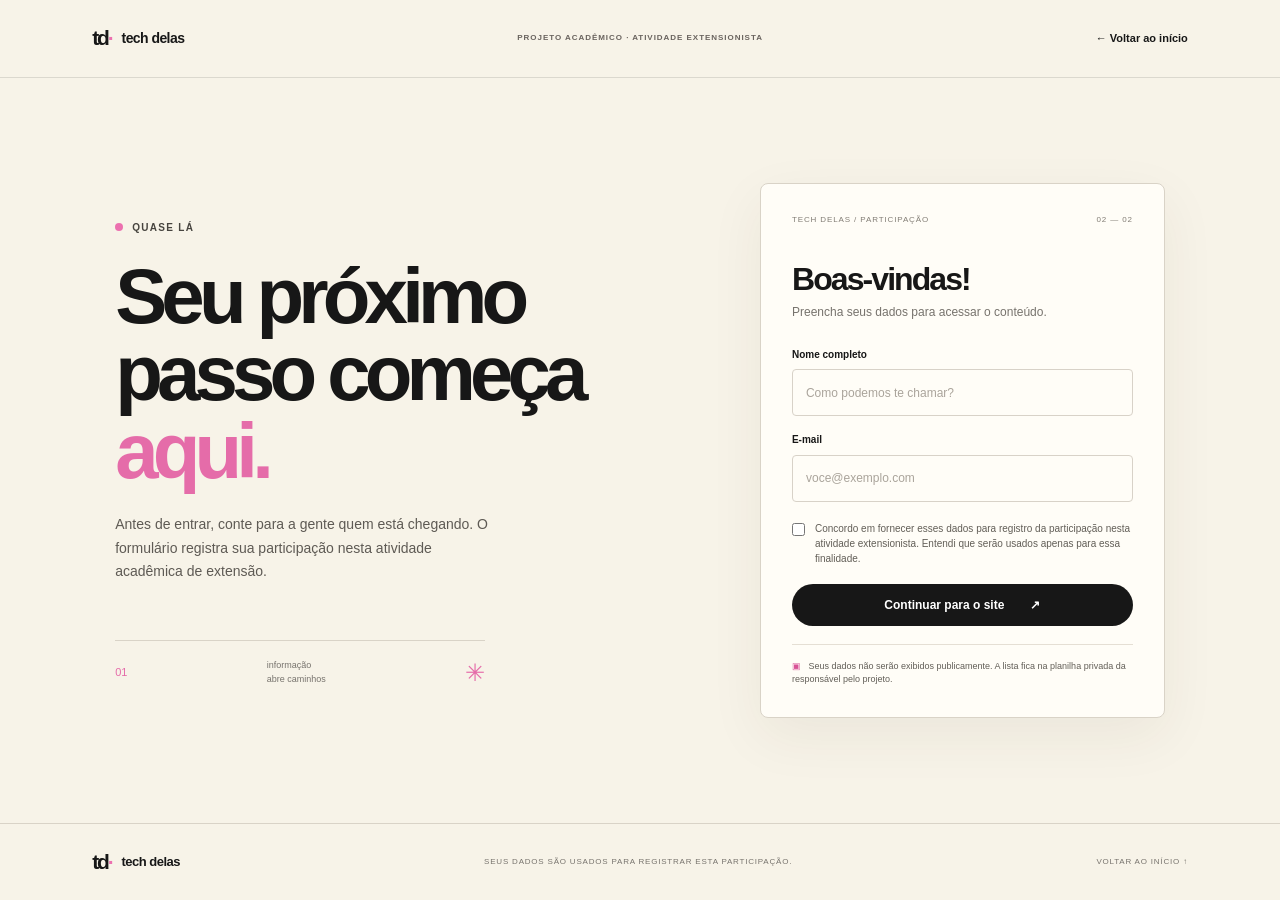
==== commit f0917498: "Refactor layout and styling for cadastro, conteudo, and index pages; enhance accessibility and visua" ====
--- a/cadastro.html
+++ b/cadastro.html
@@ -12,10 +12,8 @@
 
 <body class="registration-page">
 
-  <div class="academic-banner"><span>Projeto acadêmico</span><span aria-hidden="true">·</span><span>Atividade extensionista</span></div>
-
   <header class="topbar"><a class="brand" href="index.html"><span class="brand-mark">td<span>·</span></span><span>tech
-        delas</span></a><a class="back-link" href="index.html">← Voltar ao início</a></header>
+        delas</span></a><span class="project-label">PROJETO ACADÊMICO · ATIVIDADE EXTENSIONISTA</span><a class="back-link" href="index.html">← Voltar ao início</a></header>
   <main class="register-layout">
     <section class="register-copy">
       <p class="eyebrow"><span class="eyebrow-dot"></span> QUASE LÁ</p>
@@ -57,4 +55,4 @@
   <script src="script.js"></script>
 </body>
 
-</html>+</html>
--- a/styles.css
+++ b/styles.css
@@ -1215,6 +1215,12 @@
   border-top: 1px solid var(--line);
 }
 
+.resource-disclaimer {
+    margin: 0;
+    color: #77736d;
+    font-size: 10px;
+}
+
 .content-resource-row {
   grid-template-columns: 42px minmax(0, 1fr) 130px 25px;
   gap: 8px;
@@ -1255,20 +1261,12 @@
   }
 }
 
-/* Identificação acadêmica presente em todas as páginas */
-.academic-banner {
-  min-height: 28px;
-  padding: 5px 16px;
-  display: flex;
-  justify-content: center;
-  align-items: center;
-  gap: 8px;
-  background: var(--ink);
-  color: var(--paper);
+.project-label {
+  color: #69635e;
   font-size: 8px;
-  letter-spacing: 0.13em;
-  text-transform: uppercase;
   font-weight: 700;
+  letter-spacing: 0.12em;
+  text-align: center;
 }
 
 /* Carrossel de comunidades e redes de apoio */
@@ -1320,31 +1318,34 @@
 .community-track {
   display: flex;
   gap: 14px;
-  overflow-x: auto;
+  overflow: hidden;
   padding: 4px 3px 16px;
-  scroll-snap-type: x mandatory;
   scroll-behavior: smooth;
-  scrollbar-width: thin;
-  scrollbar-color: #aaa49b transparent;
-}
+  scrollbar-width: none;
+  touch-action: pan-y;
+}
+
+.community-track::-webkit-scrollbar { display: none; }
 
 .community-card {
   position: relative;
-  min-height: 235px;
-  flex: 0 0 calc((100% - 28px) / 3);
-  padding: 18px;
+  min-height: 290px;
+  flex: 0 0 calc((100% - 14px) / 2);
+  padding: 24px;
   border: 1px solid var(--ink);
   border-radius: 7px;
   display: flex;
   flex-direction: column;
   align-items: flex-start;
   scroll-snap-align: start;
-  transition: transform 300ms cubic-bezier(0.22, 1, 0.36, 1), box-shadow 300ms cubic-bezier(0.22, 1, 0.36, 1);
+  transition: color 260ms ease, background-color 260ms ease, transform 300ms cubic-bezier(0.22, 1, 0.36, 1), box-shadow 300ms cubic-bezier(0.22, 1, 0.36, 1);
 }
 
 .community-card:hover {
+  background: var(--ink);
+  color: var(--paper);
   transform: translateY(-5px);
-  box-shadow: 0 10px 22px rgba(23, 23, 23, 0.12);
+  box-shadow: 0 14px 28px rgba(23, 23, 23, 0.18);
 }
 
 .community-pink { background: var(--pink-light); }
@@ -1377,6 +1378,10 @@
   font-size: 10px;
   line-height: 1.55;
 }
+
+.community-card:hover p { color: #e9e3dc; }
+.community-card:hover .community-card-link,
+.community-card:hover .community-card-arrow { color: var(--pink); }
 
 .community-card-link {
   margin-top: auto;
@@ -1388,13 +1393,13 @@
 }
 
 @media (max-width: 800px) {
-  .community-card { flex-basis: calc((100% - 14px) / 2); }
+  .community-card { min-height: 270px; }
 }
 
 @media (max-width: 600px) {
-  .academic-banner { font-size: 7px; letter-spacing: 0.09em; }
   .community-carousel-controls { align-items: flex-end; }
-  .community-card { min-height: 220px; flex-basis: 86%; }
+  .community-card { min-height: 250px; flex-basis: 100%; padding: 21px; }
+  .project-label { display: none; }
 }
 
 @media (prefers-reduced-motion: reduce) {
@@ -1404,3 +1409,332 @@
   .community-card:hover,
   .carousel-buttons button:hover { transform: none; }
 }
+
+/* Landing page no estilo visual das páginas internas */
+.landing-body {
+  min-height: 100vh;
+  padding: 0;
+  background: var(--cream);
+}
+
+.landing-shell {
+  width: 100%;
+  min-height: 100vh;
+  margin: 0 auto;
+  overflow: hidden;
+  border: 0;
+  border-radius: 0;
+  background: var(--cream);
+  box-shadow: none;
+}
+
+.landing-topbar {
+  height: 76px;
+  padding: 0 clamp(22px, 5.5vw, 76px);
+  border-bottom: 1px solid var(--line);
+}
+
+
+
+.landing-nav-cta {
+  padding: 11px 17px;
+  font-size: 10px;
+}
+
+.landing-hero {
+  min-height: 450px;
+  padding: clamp(42px, 6vw, 78px) clamp(25px, 7vw, 96px);
+  display: grid;
+  grid-template-columns: 1fr 0.9fr;
+  align-items: center;
+  gap: 4%;
+  overflow: hidden;
+  background: var(--cream);
+}
+
+.landing-hero-copy {
+  position: relative;
+  z-index: 1;
+  max-width: 570px;
+}
+
+.landing-hero-copy .eyebrow {
+  font-size: 9px;
+}
+
+.landing-hero h1 {
+  margin: 25px 0 12px;
+  font: 800 clamp(70px, 9.5vw, 118px)/0.83 var(--display);
+  letter-spacing: -0.095em;
+}
+
+.landing-hero h1 em {
+  color: #d74e96;
+  font-style: normal;
+}
+
+.landing-tagline {
+  margin: 20px 0 9px;
+  font: 700 14px/1.25 var(--display);
+  letter-spacing: -0.02em;
+}
+
+.landing-description {
+  max-width: 440px;
+  margin: 0 0 20px;
+  color: #514e49;
+  font-size: 12px;
+  line-height: 1.65;
+}
+
+.landing-hero-copy > .button {
+  font-size: 10px;
+}
+
+.landing-hint {
+  display: block;
+  margin-top: 9px;
+  color: #6f6a64;
+  font-size: 8px;
+}
+
+.landing-hero-art {
+  position: relative;
+  min-height: 345px;
+  display: grid;
+  place-items: center;
+}
+
+.doodle-orbit {
+  position: absolute;
+  width: min(90%, 390px);
+  height: 250px;
+  border: 1px solid rgba(23, 23, 23, 0.58);
+  border-radius: 50%;
+  transform: rotate(-28deg);
+}
+
+.orbit-b {
+  width: min(78%, 330px);
+  height: 310px;
+  transform: rotate(35deg);
+}
+
+.doodle-tile {
+  position: absolute;
+  width: 230px;
+  height: 270px;
+  padding: 15px;
+  border: 2px solid var(--ink);
+  border-radius: 8px;
+  display: flex;
+  flex-direction: column;
+  box-shadow: 10px 12px 0 rgba(23, 23, 23, 0.12);
+}
+
+.doodle-tile > span {
+  font-size: 7px;
+  letter-spacing: 0.13em;
+  font-weight: 700;
+}
+
+.tile-back {
+  top: 12%;
+  right: 7%;
+  background: var(--lime);
+  transform: rotate(8deg);
+}
+
+.tile-back strong {
+  margin-top: auto;
+  color: #d74e96;
+  font: 800 42px/0.9 var(--display);
+  letter-spacing: -0.08em;
+  opacity: 0.85;
+}
+
+.tile-front {
+  bottom: 4%;
+  left: 9%;
+  background: #191719;
+  color: var(--paper);
+  transform: rotate(-6deg);
+}
+
+.tile-front strong {
+  margin-top: auto;
+  color: var(--pink);
+  font: 800 40px/1 var(--display);
+  letter-spacing: -0.09em;
+}
+
+.tile-front i {
+  margin-top: 5px;
+  color: var(--lime);
+  font-size: 15px;
+  font-style: normal;
+  font-weight: 700;
+}
+
+.tile-front small {
+  margin-top: auto;
+  display: flex;
+  justify-content: space-between;
+  color: #d1cbd2;
+  font-size: 8px;
+}
+
+.tile-front small b { color: var(--pink); font-size: 14px; }
+
+.doodle-star {
+  position: absolute;
+  z-index: 2;
+  font-size: 26px;
+}
+
+.star-a { top: 9%; left: 8%; color: #d74e96; }
+.star-b { right: 4%; bottom: 12%; color: #191719; font-size: 32px; }
+.star-c { top: 48%; right: 2%; color: var(--pink); font-size: 19px; }
+
+.doodle-caption {
+  position: absolute;
+  right: 0;
+  bottom: -5px;
+  color: #6f6a64;
+  font-size: 8px;
+}
+
+.landing-stats {
+  padding: 39px clamp(25px, 7vw, 96px) 30px;
+  background: var(--paper);
+}
+
+.landing-stats-heading {
+  display: flex;
+  justify-content: space-between;
+  align-items: end;
+  gap: 35px;
+}
+
+.landing-stats-heading h2 {
+  margin: 9px 0 0;
+  font: 700 clamp(30px, 4vw, 44px)/1.04 var(--display);
+  letter-spacing: -0.065em;
+}
+
+.landing-stats-heading h2 em {
+  color: #8e54ad;
+  font-style: normal;
+}
+
+.landing-stats-heading > p {
+  max-width: 310px;
+  margin: 0 0 4px;
+  color: #615e58;
+  font-size: 11px;
+}
+
+.landing-stat-grid {
+  margin-top: 22px;
+  display: grid;
+  grid-template-columns: repeat(3, minmax(0, 1fr));
+  border-top: 1px solid var(--line);
+  border-bottom: 1px solid var(--line);
+}
+
+.landing-stat {
+  min-height: 108px;
+  padding: 18px 22px 18px 0;
+  display: flex;
+  flex-direction: column;
+  justify-content: center;
+  gap: 6px;
+}
+
+.landing-stat + .landing-stat {
+  padding-left: 22px;
+  border-left: 1px solid var(--line);
+}
+
+.landing-stat strong {
+  font: 800 clamp(32px, 4.1vw, 46px)/1 var(--display);
+  letter-spacing: -0.075em;
+}
+
+.landing-stat span {
+  max-width: 250px;
+  color: #615e58;
+  font-size: 9px;
+  line-height: 1.5;
+}
+
+.landing-stats-footer {
+  padding-top: 13px;
+  display: flex;
+  justify-content: space-between;
+  align-items: center;
+  gap: 12px;
+  color: #77736d;
+  font-size: 8px;
+}
+
+.landing-stats-footer a {
+  color: var(--ink);
+  font-size: 9px;
+  font-weight: 700;
+}
+
+.landing-footer {
+  min-height: 52px;
+  padding: 12px clamp(22px, 5.5vw, 76px);
+  border-top: 1px solid var(--line);
+  display: flex;
+  justify-content: space-between;
+  align-items: center;
+  gap: 12px;
+  color: #77736d;
+  font-size: 7px;
+  letter-spacing: 0.1em;
+}
+
+.landing-footer .brand {
+  color: var(--ink);
+  font-size: 12px;
+  letter-spacing: -0.04em;
+}
+
+.landing-footer > a:last-child { color: var(--ink); font-weight: 700; }
+
+@media (max-width: 800px) {
+  .landing-hero { grid-template-columns: 1fr; gap: 24px; }
+  .landing-hero-art { min-height: 320px; }
+  .landing-stats-heading { display: block; }
+  .landing-stats-heading > p { margin-top: 13px; }
+}
+
+@media (max-width: 600px) {
+  .landing-body { padding: 0; }
+  .landing-shell { min-height: 100vh; }
+  .landing-topbar { height: 64px; padding: 0 16px; }
+  .landing-topbar .project-label { display: none; }
+  .landing-nav-cta { padding: 10px 12px; font-size: 9px; }
+  .landing-hero { padding: 38px 21px 28px; }
+  .landing-hero h1 { font-size: clamp(67px, 16vw, 95px); }
+  .landing-hero-art { min-height: 280px; }
+  .doodle-tile { width: 190px; height: 230px; }
+  .tile-front { left: 7%; }
+  .tile-back { right: 4%; }
+  .doodle-caption { right: 1%; bottom: -2px; }
+  .landing-stats { padding: 30px 21px 22px; }
+  .landing-stat-grid { grid-template-columns: 1fr; }
+  .landing-stat,
+  .landing-stat + .landing-stat { min-height: auto; padding: 14px 0; border-left: 0; }
+  .landing-stat + .landing-stat { border-top: 1px solid var(--line); }
+  .landing-stats-footer { align-items: flex-start; flex-direction: column; }
+  .landing-footer { padding: 13px 16px; font-size: 6px; }
+  .landing-footer > span { display: none; }
+}
+
+@media (prefers-reduced-motion: reduce) {
+  .doodle-tile { transition: none; }
+}
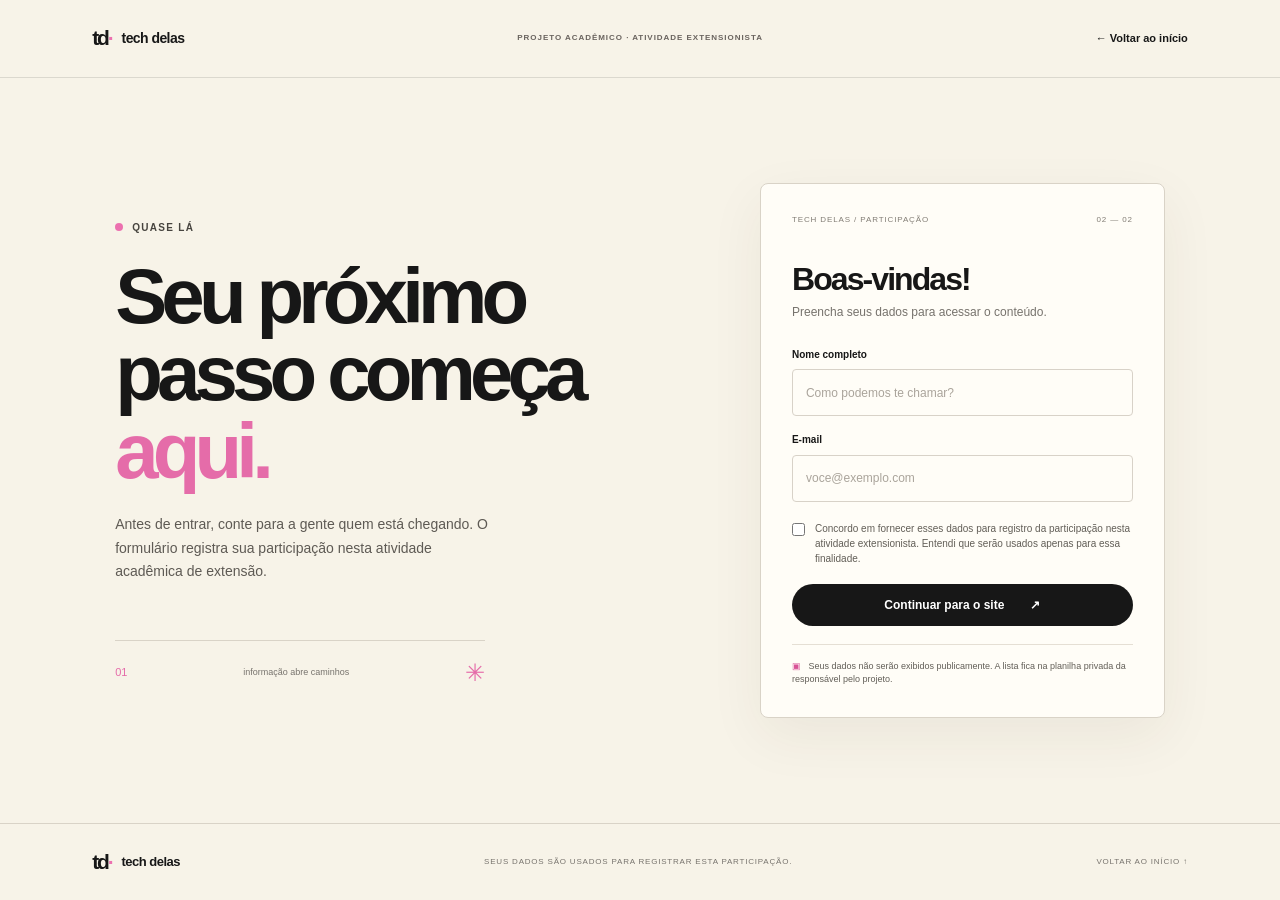
==== commit 9ec058c9: "Update cadastro and index pages for improved content clarity and styling; add new elements for enhan" ====
--- a/cadastro.html
+++ b/cadastro.html
@@ -19,7 +19,7 @@
       <p class="eyebrow"><span class="eyebrow-dot"></span> QUASE LÁ</p>
       <h1>Seu próximo<br />passo começa<br /><em>aqui.</em></h1>
       <p>Antes de entrar, conte para a gente quem está chegando. O formulário registra sua participação nesta atividade acadêmica de extensão.</p>
-      <div class="register-decoration"><span>01</span><span>informação<br />abre caminhos</span><span>✳</span></div>
+      <div class="register-decoration"><span>01</span><span>informação abre caminhos</span><span>✳</span></div>
     </section>
     <section class="form-card">
       <div class="form-card-top"><span>TECH DELAS / PARTICIPAÇÃO</span><span>02 — 02</span></div>
--- a/styles.css
+++ b/styles.css
@@ -1479,6 +1479,15 @@
   letter-spacing: -0.02em;
 }
 
+.landing-wink {
+  max-width: 400px;
+  margin: 0 0 15px;
+  color: #c44386;
+  font-size: 11px;
+  font-weight: 700;
+  line-height: 1.5;
+}
+
 .landing-description {
   max-width: 440px;
   margin: 0 0 20px;
@@ -1522,8 +1531,8 @@
 
 .doodle-tile {
   position: absolute;
-  width: 230px;
-  height: 270px;
+  width: 250px;
+  height: 320px;
   padding: 15px;
   border: 2px solid var(--ink);
   border-radius: 8px;
@@ -1548,12 +1557,14 @@
 .tile-back strong {
   margin-top: auto;
   color: #d74e96;
-  font: 800 42px/0.9 var(--display);
+  font: 800 48px/0.9 var(--display);
   letter-spacing: -0.08em;
   opacity: 0.85;
 }
 
 .tile-front {
+  width: 263px;
+  height: 347px;
   bottom: 4%;
   left: 9%;
   background: #191719;
@@ -1564,7 +1575,7 @@
 .tile-front strong {
   margin-top: auto;
   color: var(--pink);
-  font: 800 40px/1 var(--display);
+  font: 800 48px/1 var(--display);
   letter-spacing: -0.09em;
 }
 
@@ -1586,6 +1597,20 @@
 
 .tile-front small b { color: var(--pink); font-size: 14px; }
 
+.tile-front .typing-svg-link {
+  display: block;
+  width: 100%;
+  margin-top: auto;
+  line-height: 0;
+}
+
+.tile-front .typing-svg {
+  display: block;
+  width: 100%;
+  height: auto;
+}
+
+
 .doodle-star {
   position: absolute;
   z-index: 2;
@@ -1606,7 +1631,12 @@
 
 .landing-stats {
   padding: 39px clamp(25px, 7vw, 96px) 30px;
-  background: var(--paper);
+  background: var(--ink);
+  color: var(--paper);
+}
+
+.landing-stats .content-kicker {
+  color: var(--lime);
 }
 
 .landing-stats-heading {
@@ -1623,14 +1653,14 @@
 }
 
 .landing-stats-heading h2 em {
-  color: #8e54ad;
+  color: var(--pink);
   font-style: normal;
 }
 
 .landing-stats-heading > p {
   max-width: 310px;
   margin: 0 0 4px;
-  color: #615e58;
+  color: #d4cec6;
   font-size: 11px;
 }
 
@@ -1638,8 +1668,8 @@
   margin-top: 22px;
   display: grid;
   grid-template-columns: repeat(3, minmax(0, 1fr));
-  border-top: 1px solid var(--line);
-  border-bottom: 1px solid var(--line);
+  border-top: 1px solid rgba(255, 253, 247, 0.28);
+  border-bottom: 1px solid rgba(255, 253, 247, 0.28);
 }
 
 .landing-stat {
@@ -1653,7 +1683,7 @@
 
 .landing-stat + .landing-stat {
   padding-left: 22px;
-  border-left: 1px solid var(--line);
+  border-left: 1px solid rgba(255, 253, 247, 0.28);
 }
 
 .landing-stat strong {
@@ -1661,9 +1691,13 @@
   letter-spacing: -0.075em;
 }
 
+.landing-stat:nth-child(1) strong { color: var(--pink); }
+.landing-stat:nth-child(2) strong { color: var(--lime); }
+.landing-stat:nth-child(3) strong { color: var(--blue); }
+
 .landing-stat span {
   max-width: 250px;
-  color: #615e58;
+  color: #d4cec6;
   font-size: 9px;
   line-height: 1.5;
 }
@@ -1674,14 +1708,27 @@
   justify-content: space-between;
   align-items: center;
   gap: 12px;
-  color: #77736d;
+  color: #d4cec6;
   font-size: 8px;
 }
 
 .landing-stats-footer a {
+  display: inline-flex;
+  align-items: center;
+  gap: 8px;
+  max-width: 460px;
+  padding: 11px 16px;
+  border-radius: 99px;
+  background: var(--pink);
   color: var(--ink);
-  font-size: 9px;
+  font-size: 10px;
   font-weight: 700;
+  transition: background-color 180ms ease, transform 180ms ease;
+}
+
+.landing-stats-footer a:hover {
+  background: var(--lime);
+  transform: translateY(-2px);
 }
 
 .landing-footer {
@@ -1721,7 +1768,8 @@
   .landing-hero { padding: 38px 21px 28px; }
   .landing-hero h1 { font-size: clamp(67px, 16vw, 95px); }
   .landing-hero-art { min-height: 280px; }
-  .doodle-tile { width: 190px; height: 230px; }
+  .tile-back { width: 190px; height: 245px; }
+  .tile-front { width: 200px; height: 264px; }
   .tile-front { left: 7%; }
   .tile-back { right: 4%; }
   .doodle-caption { right: 1%; bottom: -2px; }
@@ -1738,3 +1786,5 @@
 @media (prefers-reduced-motion: reduce) {
   .doodle-tile { transition: none; }
 }
+
+
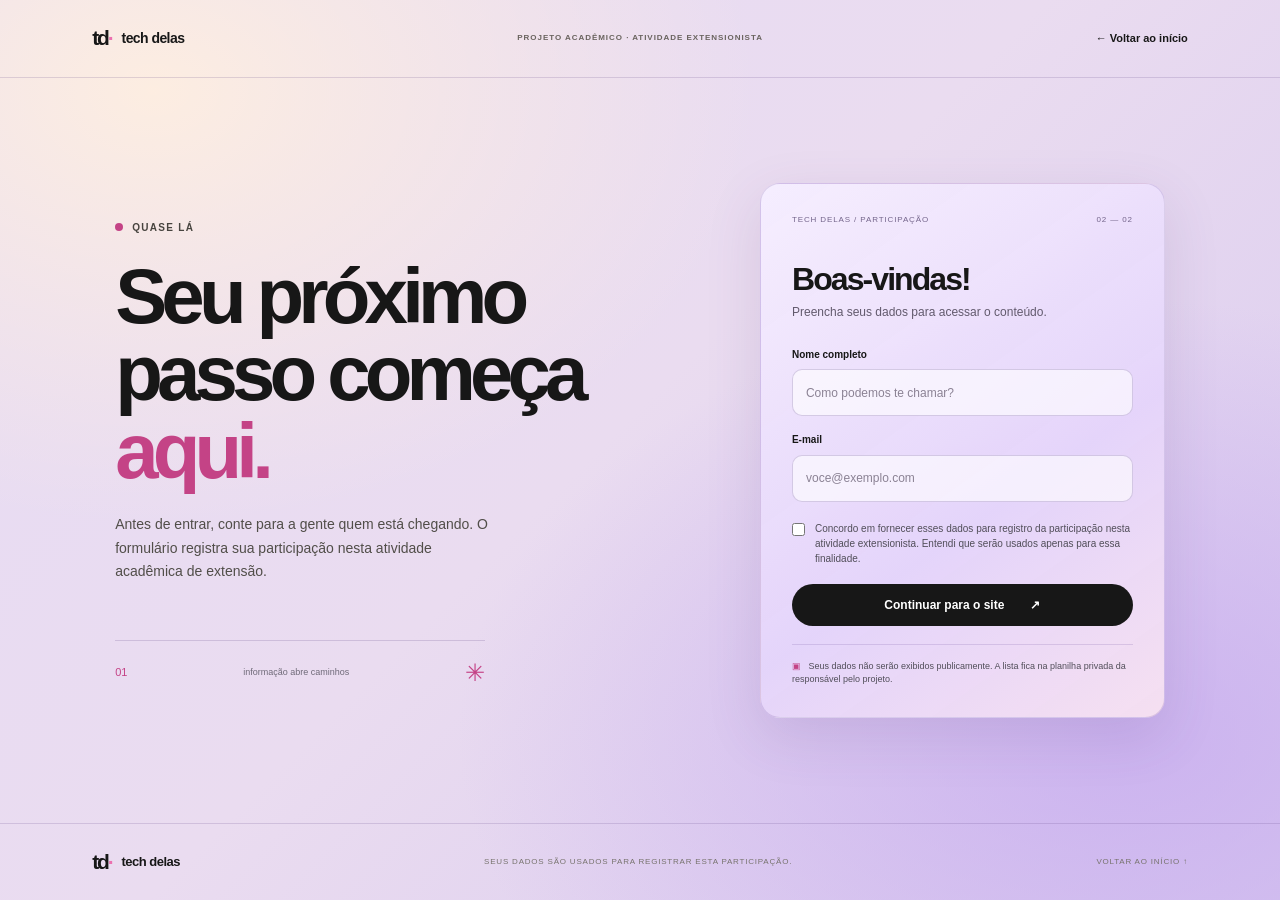
==== commit 281b18d1: "Add new styles for registration, content, and landing pages - Created cadastro.css for registration " ====
--- a/cadastro.html
+++ b/cadastro.html
@@ -7,7 +7,8 @@
   <meta name="theme-color" content="#f7f3e8" />
   <meta name="description" content="Registre sua participação e conheça o Tech Delas." />
   <title>Participar — Tech Delas</title>
-  <link rel="stylesheet" href="styles.css" />
+  <link rel="stylesheet" href="styles/styles.css" />
+  <link rel="stylesheet" href="styles/cadastro.css" />
 </head>
 
 <body class="registration-page">
--- a/styles/styles.css
+++ b/styles/styles.css
@@ -0,0 +1,170 @@
+:root {
+    --cream: #f7f3e8;
+    --paper: #fffdf7;
+    --ink: #171717;
+    --muted: #66635e;
+    --line: #d9d3c7;
+    --pink: #f287bd;
+    --pink-light: #f8c8df;
+    --lime: #d7f27b;
+    --blue: #bfd8f3;
+    --font: "DM Sans", Arial, sans-serif;
+    --display: Manrope, "DM Sans", Arial, sans-serif
+}
+
+* {
+    box-sizing: border-box
+}
+
+html {
+    scroll-behavior: smooth
+}
+
+body {
+    margin: 0;
+    background: var(--cream);
+    color: var(--ink);
+    font-family: var(--font);
+    font-size: 15px;
+    line-height: 1.55
+}
+
+a {
+    color: inherit;
+    text-decoration: none
+}
+
+.topbar {
+    height: 78px;
+    padding: 0 7.2%;
+    display: flex;
+    align-items: center;
+    justify-content: space-between;
+    border-bottom: 1px solid rgba(23, 23, 23, .12);
+}
+
+.brand {
+    display: inline-flex;
+    align-items: center;
+    gap: 10px;
+    font-size: 14px;
+    font-weight: 700;
+    letter-spacing: -.04em
+}
+
+.brand-mark {
+    font-family: var(--display);
+    font-weight: 800;
+    font-size: 21px;
+    letter-spacing: -.1em
+}
+
+.brand-mark span { color: #ec70af; }
+
+.back-link:hover {
+    color: #d74e96
+}
+
+.eyebrow {
+    display: flex;
+    align-items: center;
+    gap: 9px;
+    color: #47443f;
+    font-size: 10px;
+    letter-spacing: .13em;
+    font-weight: 700
+}
+
+.eyebrow-dot {
+    height: 8px;
+    width: 8px;
+    border-radius: 50%;
+    background: #ec70af
+}
+
+.button {
+    display: inline-flex;
+    align-items: center;
+    justify-content: center;
+    gap: 26px;
+    border-radius: 99px;
+    padding: 14px 20px;
+    font-size: 12px;
+    font-weight: 700;
+    transition: transform .2s, background .2s
+}
+
+.button:hover {
+    transform: translateY(-2px)
+}
+
+.button-dark {
+    background: var(--ink);
+    color: white
+}
+
+.button-dark:hover {
+    background: #393333
+}
+
+.footer {
+    min-height: 77px;
+    padding: 18px 7.2%;
+    display: flex;
+    align-items: center;
+    justify-content: space-between;
+    border-top: 1px solid var(--line);
+    font-size: 8px;
+    letter-spacing: .1em;
+    color: #77736d
+}
+
+.footer .brand {
+    color: var(--ink);
+    font-size: 13px;
+    letter-spacing: -.04em
+}
+
+.back-link {
+    font-size: 11px;
+    font-weight: 600
+}
+
+@media (max-width:800px) {
+.topbar {
+        height: 66px;
+        padding: 0 5%
+}
+.footer {
+        padding: 17px 5%;
+        gap: 12px;
+        flex-wrap: wrap
+}
+
+.footer>span {
+        display: none
+}
++
+}
+
+@media (max-width:430px) {
+.button {
+        padding: 13px 16px
+}
+.footer .brand {
+        font-size: 12px
+}
+
+.footer>a:last-child {
+        font-size: 7px
+}
+}
+
+.project-label {
+  color: #69635e;
+  font-size: 8px;
+  font-weight: 700;
+  letter-spacing: 0.12em;
+  text-align: center;
+}
--- a/styles/cadastro.css
+++ b/styles/cadastro.css
@@ -0,0 +1,88 @@
+.registration-page {
+  min-height: 100vh;
+  background-color: #e4d9f4;
+  background-image:
+    radial-gradient(ellipse at 12% 10%, rgba(255, 239, 223, .9), transparent 38%),
+    radial-gradient(ellipse at 88% 82%, rgba(198, 170, 239, .75), transparent 42%),
+    linear-gradient(135deg, #e7dcf4 0%, #eadcf0 48%, #d8c9ef 100%);
+}
+
+.registration-page .topbar,
+.registration-page .footer { border-color: rgba(91, 65, 130, .18); }
+.registration-page .eyebrow-dot { background: #c44386; }
+
+.register-layout {
+  min-height: calc(100vh - 155px);
+  padding: 60px 9%;
+  display: grid;
+  grid-template-columns: minmax(0, 1fr) minmax(320px, .75fr);
+  gap: 10%;
+  align-items: center;
+}
+
+.register-copy h1 {
+  margin: 23px 0;
+  font: 700 clamp(54px, 6.5vw, 78px)/.99 var(--display);
+  letter-spacing: -.075em;
+}
+.register-copy h1 em { color: #c44386; font-style: normal; }
+.register-copy > p:not(.eyebrow) { max-width: 380px; color: #514e49; font-size: 14px; line-height: 1.7; }
+
+.register-decoration {
+  max-width: 370px;
+  margin-top: 56px;
+  padding-top: 13px;
+  display: flex;
+  align-items: center;
+  justify-content: space-between;
+  border-top: 1px solid rgba(91, 65, 130, .2);
+  color: #6f6a78;
+  font-size: 9px;
+}
+.register-decoration span:first-child { color: #c44386; font-size: 11px; }
+.register-decoration span:last-child { color: #c44386; font-size: 24px; }
+
+/* O painel destaca apenas o formulário; a página permanece aberta como no index. */
+.form-card {
+  padding: 30px 31px;
+  border: 1px solid rgba(117, 88, 158, .2);
+  border-radius: 20px;
+  background: linear-gradient(145deg, rgba(246, 239, 255, .94), rgba(229, 213, 251, .92) 60%, rgba(248, 226, 241, .94));
+  box-shadow: 0 18px 55px rgba(91, 65, 130, .14);
+}
+.form-card-top { display: flex; justify-content: space-between; color: #74658b; font-size: 8px; letter-spacing: .11em; }
+.form-card h2 { margin: 35px 0 6px; font: 700 32px/1.1 var(--display); letter-spacing: -.06em; }
+.form-intro { margin: 0 0 25px; color: #625a6d; font-size: 12px; }
+.form-card form > label:not(.consent):not(.honeypot) { display: block; margin: 16px 0 7px; font-size: 10px; font-weight: 700; }
+
+.form-card input[type="text"],
+.form-card input[type="email"] {
+  width: 100%;
+  height: 47px;
+  padding: 0 13px;
+  border: 1px solid rgba(117, 88, 158, .27);
+  border-radius: 10px;
+  outline: none;
+  background: rgba(255, 255, 255, .62);
+  font: 12px var(--font);
+  transition: border-color .2s, box-shadow .2s, background .2s;
+}
+.form-card input:focus { border-color: #9b71ce; background: #fff; box-shadow: 0 0 0 3px rgba(155, 113, 206, .17); }
+.form-card input::placeholder { color: #8b8294; }
+
+.consent { display: flex; align-items: flex-start; gap: 10px; margin: 19px 0 13px; color: #514e59; font-size: 10px; line-height: 1.5; }
+.consent input { flex: 0 0 auto; margin: 2px 0 0; accent-color: #8e65c1; }
+.submit-button { width: 100%; margin-top: 5px; border: 0; cursor: pointer; }
+.submit-button:disabled { opacity: .65; cursor: wait; }
+.privacy-note { margin: 18px 0 0; padding-top: 15px; border-top: 1px solid rgba(117, 88, 158, .2); color: #514e59; font-size: 9px; line-height: 1.5; }
+.lock-icon { margin-right: 5px; color: #c44386; }
+.setup-note { margin: 12px 0 0; color: #8b572e; font-size: 9px; line-height: 1.5; }
+.form-error { display: none; margin: 8px 0; color: #a72c68; font-size: 10px; }
+.form-error.show { display: block; }
+.honeypot { position: absolute; left: -10000px; width: 1px; height: 1px; overflow: hidden; }
+
+@media (max-width: 800px) {
+  .register-layout { min-height: auto; padding: 47px 7%; grid-template-columns: 1fr; gap: 30px; }
+  .register-decoration { margin-top: 30px; }
+  .form-card { padding: 24px; }
+}
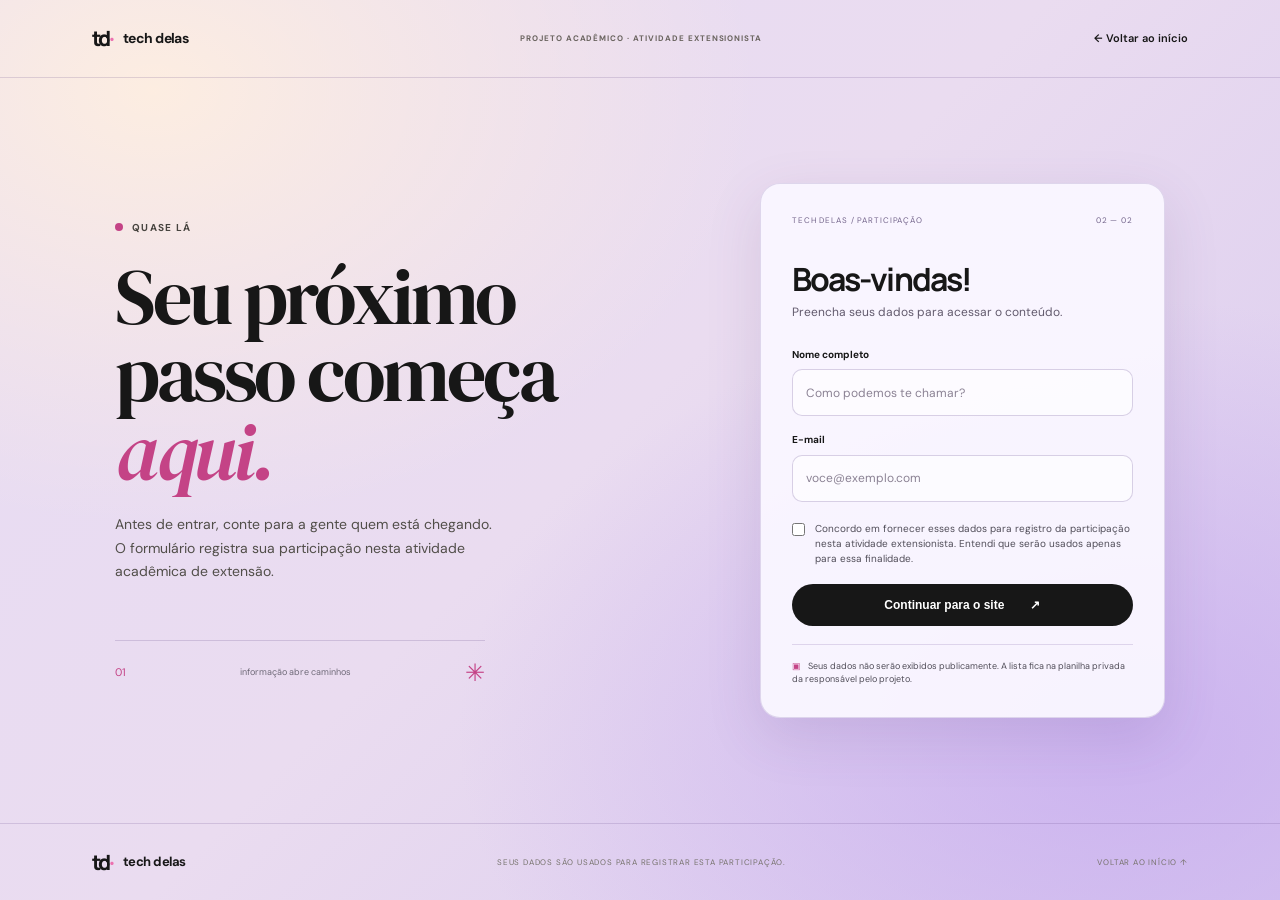
==== commit 76061a67: "Enhance typography and styling across various pages - Updated font styles in index.html to include "" ====
--- a/cadastro.html
+++ b/cadastro.html
@@ -7,6 +7,9 @@
   <meta name="theme-color" content="#f7f3e8" />
   <meta name="description" content="Registre sua participação e conheça o Tech Delas." />
   <title>Participar — Tech Delas</title>
+  <link rel="preconnect" href="https://fonts.googleapis.com" />
+  <link rel="preconnect" href="https://fonts.gstatic.com" crossorigin />
+  <link href="https://fonts.googleapis.com/css2?family=DM+Sans:wght@400;500;600;700&family=DM+Serif+Display:ital@0;1&family=Manrope:wght@400;500;600;700;800&display=swap" rel="stylesheet" />
   <link rel="stylesheet" href="styles/styles.css" />
   <link rel="stylesheet" href="styles/cadastro.css" />
 </head>
--- a/styles/cadastro.css
+++ b/styles/cadastro.css
@@ -8,8 +8,13 @@
 }
 
 .registration-page .topbar,
-.registration-page .footer { border-color: rgba(91, 65, 130, .18); }
-.registration-page .eyebrow-dot { background: #c44386; }
+.registration-page .footer {
+  border-color: rgba(91, 65, 130, .18);
+}
+
+.registration-page .eyebrow-dot {
+  background: #c44386;
+}
 
 .register-layout {
   min-height: calc(100vh - 155px);
@@ -22,11 +27,21 @@
 
 .register-copy h1 {
   margin: 23px 0;
-  font: 700 clamp(54px, 6.5vw, 78px)/.99 var(--display);
-  letter-spacing: -.075em;
-}
-.register-copy h1 em { color: #c44386; font-style: normal; }
-.register-copy > p:not(.eyebrow) { max-width: 380px; color: #514e49; font-size: 14px; line-height: 1.7; }
+  font: 400 clamp(54px, 6.5vw, 78px)/.99 "DM Serif Display", Georgia, serif;
+  letter-spacing: -.045em;
+}
+
+.register-copy h1 em {
+  color: #c44386;
+  font-style: italic;
+}
+
+.register-copy>p:not(.eyebrow) {
+  max-width: 380px;
+  color: #514e49;
+  font-size: 14px;
+  line-height: 1.7;
+}
 
 .register-decoration {
   max-width: 370px;
@@ -39,21 +54,53 @@
   color: #6f6a78;
   font-size: 9px;
 }
-.register-decoration span:first-child { color: #c44386; font-size: 11px; }
-.register-decoration span:last-child { color: #c44386; font-size: 24px; }
+
+.register-decoration span:first-child {
+  color: #c44386;
+  font-size: 11px;
+}
+
+.register-decoration span:last-child {
+  color: #c44386;
+  font-size: 24px;
+}
 
 /* O painel destaca apenas o formulário; a página permanece aberta como no index. */
 .form-card {
   padding: 30px 31px;
   border: 1px solid rgba(117, 88, 158, .2);
   border-radius: 20px;
-  background: linear-gradient(145deg, rgba(246, 239, 255, .94), rgba(229, 213, 251, .92) 60%, rgba(248, 226, 241, .94));
+  /* background: linear-gradient(145deg, #eee3ff 0%, #e5d5fb 58%, #f4dceb 100%); */
+  background: rgba(250, 247, 255, .94);
   box-shadow: 0 18px 55px rgba(91, 65, 130, .14);
 }
-.form-card-top { display: flex; justify-content: space-between; color: #74658b; font-size: 8px; letter-spacing: .11em; }
-.form-card h2 { margin: 35px 0 6px; font: 700 32px/1.1 var(--display); letter-spacing: -.06em; }
-.form-intro { margin: 0 0 25px; color: #625a6d; font-size: 12px; }
-.form-card form > label:not(.consent):not(.honeypot) { display: block; margin: 16px 0 7px; font-size: 10px; font-weight: 700; }
+
+.form-card-top {
+  display: flex;
+  justify-content: space-between;
+  color: #74658b;
+  font-size: 8px;
+  letter-spacing: .11em;
+}
+
+.form-card h2 {
+  margin: 35px 0 6px;
+  font: 700 32px/1.1 var(--display);
+  letter-spacing: -.06em;
+}
+
+.form-intro {
+  margin: 0 0 25px;
+  color: #625a6d;
+  font-size: 12px;
+}
+
+.form-card form>label:not(.consent):not(.honeypot) {
+  display: block;
+  margin: 16px 0 7px;
+  font-size: 10px;
+  font-weight: 700;
+}
 
 .form-card input[type="text"],
 .form-card input[type="email"] {
@@ -67,22 +114,98 @@
   font: 12px var(--font);
   transition: border-color .2s, box-shadow .2s, background .2s;
 }
-.form-card input:focus { border-color: #9b71ce; background: #fff; box-shadow: 0 0 0 3px rgba(155, 113, 206, .17); }
-.form-card input::placeholder { color: #8b8294; }
-
-.consent { display: flex; align-items: flex-start; gap: 10px; margin: 19px 0 13px; color: #514e59; font-size: 10px; line-height: 1.5; }
-.consent input { flex: 0 0 auto; margin: 2px 0 0; accent-color: #8e65c1; }
-.submit-button { width: 100%; margin-top: 5px; border: 0; cursor: pointer; }
-.submit-button:disabled { opacity: .65; cursor: wait; }
-.privacy-note { margin: 18px 0 0; padding-top: 15px; border-top: 1px solid rgba(117, 88, 158, .2); color: #514e59; font-size: 9px; line-height: 1.5; }
-.lock-icon { margin-right: 5px; color: #c44386; }
-.setup-note { margin: 12px 0 0; color: #8b572e; font-size: 9px; line-height: 1.5; }
-.form-error { display: none; margin: 8px 0; color: #a72c68; font-size: 10px; }
-.form-error.show { display: block; }
-.honeypot { position: absolute; left: -10000px; width: 1px; height: 1px; overflow: hidden; }
+
+.form-card input:focus {
+  border-color: #9b71ce;
+  background: #fff;
+  box-shadow: 0 0 0 3px rgba(155, 113, 206, .17);
+}
+
+.form-card input::placeholder {
+  color: #8b8294;
+}
+
+.consent {
+  display: flex;
+  align-items: flex-start;
+  gap: 10px;
+  margin: 19px 0 13px;
+  color: #514e59;
+  font-size: 10px;
+  line-height: 1.5;
+}
+
+.consent input {
+  flex: 0 0 auto;
+  margin: 2px 0 0;
+  accent-color: #8e65c1;
+}
+
+.submit-button {
+  width: 100%;
+  margin-top: 5px;
+  border: 0;
+  cursor: pointer;
+}
+
+.submit-button:disabled {
+  opacity: .65;
+  cursor: wait;
+}
+
+.privacy-note {
+  margin: 18px 0 0;
+  padding-top: 15px;
+  border-top: 1px solid rgba(117, 88, 158, .2);
+  color: #514e59;
+  font-size: 9px;
+  line-height: 1.5;
+}
+
+.lock-icon {
+  margin-right: 5px;
+  color: #c44386;
+}
+
+.setup-note {
+  margin: 12px 0 0;
+  color: #8b572e;
+  font-size: 9px;
+  line-height: 1.5;
+}
+
+.form-error {
+  display: none;
+  margin: 8px 0;
+  color: #a72c68;
+  font-size: 10px;
+}
+
+.form-error.show {
+  display: block;
+}
+
+.honeypot {
+  position: absolute;
+  left: -10000px;
+  width: 1px;
+  height: 1px;
+  overflow: hidden;
+}
 
 @media (max-width: 800px) {
-  .register-layout { min-height: auto; padding: 47px 7%; grid-template-columns: 1fr; gap: 30px; }
-  .register-decoration { margin-top: 30px; }
-  .form-card { padding: 24px; }
-}
+  .register-layout {
+    min-height: auto;
+    padding: 47px 7%;
+    grid-template-columns: 1fr;
+    gap: 30px;
+  }
+
+  .register-decoration {
+    margin-top: 30px;
+  }
+
+  .form-card {
+    padding: 24px;
+  }
+}
